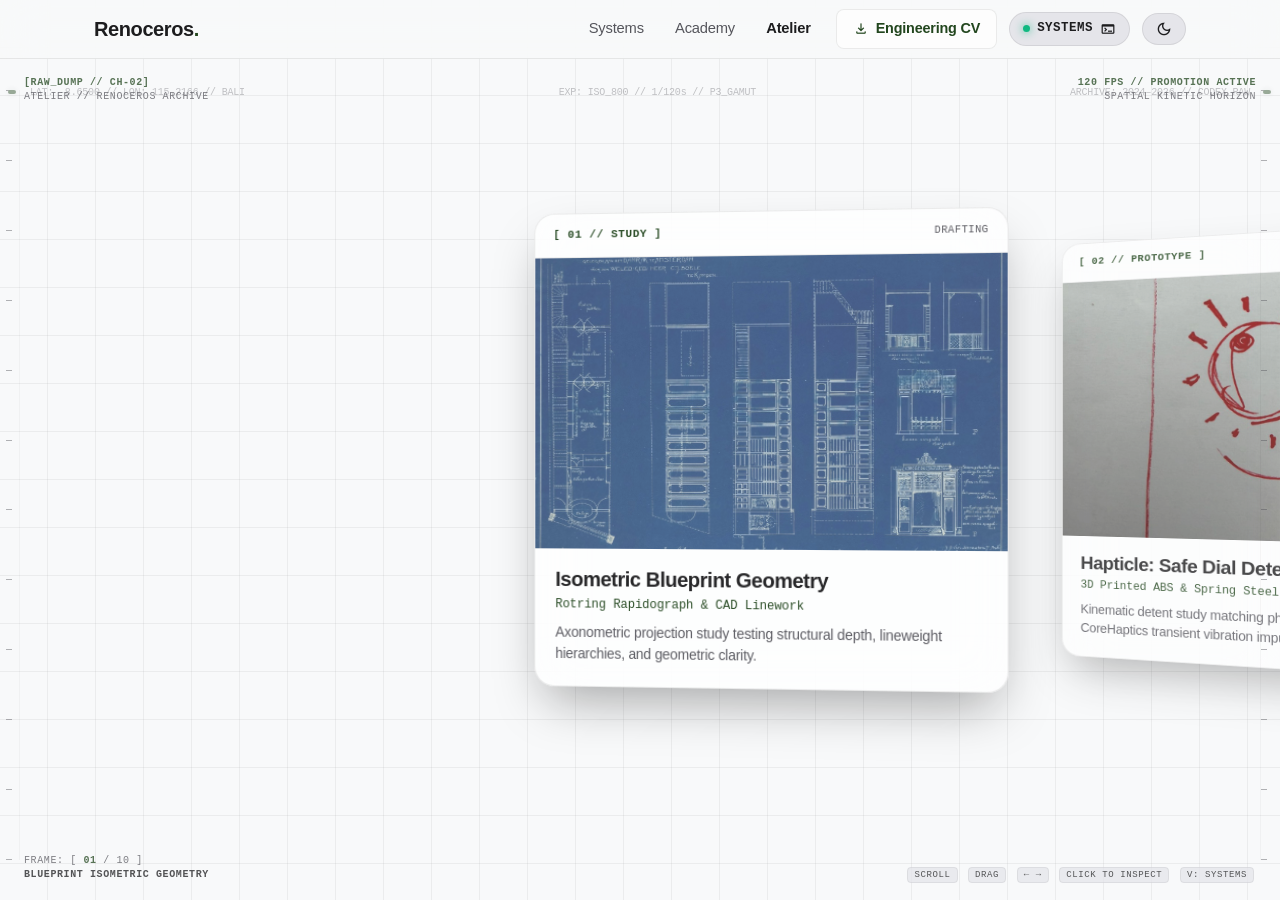
==== art.html @ 3ffe8329 "feat(atelier): implement datamosh view transition and 120fps spatial art portfolio" ====
<!DOCTYPE html>
<html lang="en" data-theme="dark" class="art-html">
<head>
  <meta charset="UTF-8" />
  <title>Moreno Kristovan | Atelier &amp; Design Repository</title>
  <meta name="viewport" content="width=device-width, initial-scale=1, maximum-scale=1, user-scalable=no" />
  <meta name="description" content="Atelier and visual design archive of Moreno Kristovan (Renoceros) — Technical blueprints, physical prototypes, tactile detent studies, and modernist vector explorations." />
  <meta name="author" content="Moreno Kristovan" />

  <!-- Open Graph -->
  <meta property="og:type" content="website" />
  <meta property="og:url" content="https://renoceros.github.io/art.html" />
  <meta property="og:title" content="Moreno Kristovan | Atelier &amp; Visual Design Archive" />
  <meta property="og:description" content="Technical blueprints, tactile prototypes, 3D mechanical studies, and expressive digital artwork." />

  <!-- Favicon -->
  <link rel="icon" type="image/svg+xml" href="icon.svg">
  <link rel="apple-touch-icon" href="icon.svg">

  <!-- Google Material Symbols Outlined -->
  <link rel="stylesheet" href="https://fonts.googleapis.com/css2?family=Material+Symbols+Outlined:opsz,wght,FILL,GRAD@20..48,100..700,0..1,-50..200" />

  <!-- Bootstrap 5 CSS & Shared Stylesheets -->
  <link href="https://cdn.jsdelivr.net/npm/bootstrap@5.3.3/dist/css/bootstrap.min.css" rel="stylesheet" crossorigin="anonymous">
  <link rel="stylesheet" href="style.css">
  <link rel="stylesheet" href="art.css">
</head>
<body class="art-mode">

  <!-- Background Blueprint Precision Grid -->
  <div class="atelier-grid-bg"></div>
  <div class="atelier-coords">
    <span>LAT: -8.6500 // LON: 115.2166 // BALI</span>
    <span>EXP: ISO_800 // 1/120s // P3_GAMUT</span>
    <span>ARCHIVE: 2024–2026 // CODEX_RAW</span>
  </div>

  <!-- Top Navigation (Fixed, Immune Anchor) -->
  <nav class="navbar navbar-expand-lg fixed-top">
    <div class="container px-4">
      <a class="navbar-brand fw-bold" href="index.html">Renoceros<span>.</span></a>

      <button class="navbar-toggler border-0 shadow-none text-muted" type="button" data-bs-toggle="collapse" data-bs-target="#navContent" aria-controls="navContent" aria-expanded="false" aria-label="Toggle navigation">
        <span class="navbar-toggler-icon"></span>
      </button>

      <div class="collapse navbar-collapse justify-content-end" id="navContent">
        <ul class="navbar-nav align-items-lg-center gap-1 my-3 my-lg-0">
          <li class="nav-item">
            <a class="nav-link" href="index.html#projects">Systems</a>
          </li>
          <li class="nav-item">
            <a class="nav-link" href="index.html#academy">Academy</a>
          </li>
          <li class="nav-item">
            <a class="nav-link active" href="art.html" style="color: var(--text-color) !important; font-weight: 600;">Atelier</a>
          </li>
          <li class="nav-item ms-lg-2">
            <a class="action-link" href="assets/Moreno_Kristovan_CV.pdf" download="Moreno_Kristovan_CV.pdf" target="_blank" rel="noopener">
              <span class="material-symbols-outlined" style="font-size: 16px;">download</span>
              <span>Engineering CV</span>
            </a>
          </li>
          <!-- Immune Switch Button -->
          <li class="nav-item portal-item ms-lg-2 mt-2 mt-lg-0">
            <a id="modeToggle" class="mode-portal-pill active" href="index.html" role="button" aria-label="Return to Systems Engineering CV" title="Return to Systems (or press 'V')">
              <span class="portal-indicator"></span>
              <span class="portal-label font-mono">Systems</span>
              <span class="material-symbols-outlined portal-icon">terminal</span>
            </a>
          </li>
          <li class="nav-item ms-lg-2 mt-2 mt-lg-0">
            <div id="themeToggle" class="theme-btn" role="button" aria-label="Toggle dark/light theme" title="Toggle Theme (or press 'T')">
              <span class="material-symbols-outlined icon">light_mode</span>
            </div>
          </li>
        </ul>
      </div>
    </div>
  </nav>

  <!-- Sticky Codec Residue (HUD Corners) -->
  <div class="codec-hud codec-hud-tl">
    <div><span class="hud-accent">[RAW_DUMP // CH-02]</span></div>
    <div>ATELIER // RENOCEROS ARCHIVE</div>
  </div>

  <div class="codec-hud codec-hud-tr">
    <div><span class="hud-accent">120 FPS // PROMOTION ACTIVE</span></div>
    <div>SPATIAL KINETIC HORIZON</div>
  </div>

  <div class="codec-hud codec-hud-bl">
    <div>FRAME: [ <span id="currentFrame" class="hud-accent">01</span> / 10 ]</div>
    <div id="currentTitle" style="color: var(--text-color); font-weight: 600;">BLUEPRINT ISOMETRIC GEOMETRY</div>
  </div>

  <div class="codec-hud codec-hud-br">
    <div><span class="kbd-hint">SCROLL</span> <span class="kbd-hint">DRAG</span> <span class="kbd-hint">← →</span> <span class="kbd-hint">CLICK TO INSPECT</span> <span class="kbd-hint">V: SYSTEMS</span></div>
  </div>

  <!-- Margin Tape Tracking Ticks (VHS / Video Tape Codec Aesthetics) -->
  <div class="margin-tape-track margin-tape-left">
    <div class="tape-pip" id="leftTapePip"></div>
    <div class="tape-tick"></div><div class="tape-tick"></div><div class="tape-tick"></div>
    <div class="tape-tick"></div><div class="tape-tick"></div><div class="tape-tick"></div>
    <div class="tape-tick"></div><div class="tape-tick"></div><div class="tape-tick"></div>
    <div class="tape-tick"></div><div class="tape-tick"></div><div class="tape-tick"></div>
  </div>
  <div class="margin-tape-track margin-tape-right">
    <div class="tape-pip" id="rightTapePip"></div>
    <div class="tape-tick"></div><div class="tape-tick"></div><div class="tape-tick"></div>
    <div class="tape-tick"></div><div class="tape-tick"></div><div class="tape-tick"></div>
    <div class="tape-tick"></div><div class="tape-tick"></div><div class="tape-tick"></div>
    <div class="tape-tick"></div><div class="tape-tick"></div><div class="tape-tick"></div>
  </div>

  <!-- 2.5D Spatial Filmstrip Viewport -->
  <main class="spatial-viewport" id="spatialViewport" aria-label="Horizontal spatial gallery">
    <div class="filmstrip-track" id="filmstripTrack">

      <!-- CARD 01 -->
      <article class="art-card" 
               data-idx="01"
               data-tag="ARCHITECTURAL DRAFTING"
               data-title="Isometric Blueprint Geometry"
               data-medium="Rotring Rapidograph &amp; CAD Linework"
               data-desc="Rigorous architectural isometric drafting study exploring geometric intersections, perspective grids, and spatial axonometry."
               data-full="assets/art/01_blueprint_isometric_geometry.jpg">
        <header class="art-card-header">
          <span class="card-idx">[ 01 // STUDY ]</span>
          <span class="card-tag">DRAFTING</span>
        </header>
        <div class="art-card-media">
          <img src="assets/art/web/blueprint_isometric.jpg" alt="Isometric Blueprint Geometry" loading="eager" decoding="async" />
          <div class="card-inspect-hint">
            <span class="material-symbols-outlined" style="font-size: 14px;">open_in_full</span>
            <span>INSPECT</span>
          </div>
        </div>
        <div class="art-card-body">
          <h2 class="art-card-title">Isometric Blueprint Geometry</h2>
          <div class="art-card-medium">Rotring Rapidograph &amp; CAD Linework</div>
          <p class="art-card-desc">Axonometric projection study testing structural depth, lineweight hierarchies, and geometric clarity.</p>
        </div>
      </article>

      <!-- CARD 02 -->
      <article class="art-card" 
               data-idx="02"
               data-tag="TACTILE INDUSTRIAL"
               data-title="Hapticle: Mechanical Safe Dial"
               data-medium="3D Printed ABS, Spring Steel &amp; CoreHaptics"
               data-desc="Physical detent mechanism study investigating tactile tooth pitch, rotational torque curves, and audio-tactile calibration."
               data-full="assets/art/hapticle-dial-study.jpeg">
        <header class="art-card-header">
          <span class="card-idx">[ 02 // PROTOTYPE ]</span>
          <span class="card-tag">HARDWARE</span>
        </header>
        <div class="art-card-media">
          <img src="assets/art/web/hapticle_dial.jpg" alt="Hapticle Safe Dial Mechanical Study" loading="lazy" decoding="async" />
          <div class="card-inspect-hint">
            <span class="material-symbols-outlined" style="font-size: 14px;">open_in_full</span>
            <span>INSPECT</span>
          </div>
        </div>
        <div class="art-card-body">
          <h2 class="art-card-title">Hapticle: Safe Dial Detents</h2>
          <div class="art-card-medium">3D Printed ABS &amp; Spring Steel</div>
          <p class="art-card-desc">Kinematic detent study matching physical spring resistance to Apple CoreHaptics transient vibration impulses.</p>
        </div>
      </article>

      <!-- CARD 03 -->
      <article class="art-card" 
               data-idx="03"
               data-tag="DIGITAL ILLUSTRATION"
               data-title="3-Way Deadlock: Cinematic Study"
               data-medium="Procreate · 4K Digital Canvas"
               data-desc="Narrative composition capturing standoff tension, dramatic chiaroscuro lighting, and cinematic atmospheric depth."
               data-full="assets/artwork/3waydeadlock.png">
        <header class="art-card-header">
          <span class="card-idx">[ 03 // NARRATIVE ]</span>
          <span class="card-tag">ILLUSTRATION</span>
        </header>
        <div class="art-card-media">
          <img src="assets/art/web/3waydeadlock.jpg" alt="3-Way Deadlock Cinematic Study" loading="lazy" decoding="async" />
          <div class="card-inspect-hint">
            <span class="material-symbols-outlined" style="font-size: 14px;">open_in_full</span>
            <span>INSPECT</span>
          </div>
        </div>
        <div class="art-card-body">
          <h2 class="art-card-title">3-Way Deadlock</h2>
          <div class="art-card-medium">Procreate · 4K Digital Canvas</div>
          <p class="art-card-desc">Atmospheric tension study exploring multi-character silhouette staging, cast shadows, and spatial narrative.</p>
        </div>
      </article>

      <!-- CARD 04 -->
      <article class="art-card" 
               data-idx="04"
               data-tag="FORM EXPLORATION"
               data-title="Modernist Geometric Curves"
               data-medium="Affinity Designer · Vector Bézier Topology"
               data-desc="Vector study on proportional harmony, continuous curvature, and minimalist silhouette construction."
               data-full="assets/art/10_modernist_geometric_curves.jpg">
        <header class="art-card-header">
          <span class="card-idx">[ 04 // TOPOLOGY ]</span>
          <span class="card-tag">VECTOR</span>
        </header>
        <div class="art-card-media">
          <img src="assets/art/web/geometric_curves.jpg" alt="Modernist Geometric Curves" loading="lazy" decoding="async" />
          <div class="card-inspect-hint">
            <span class="material-symbols-outlined" style="font-size: 14px;">open_in_full</span>
            <span>INSPECT</span>
          </div>
        </div>
        <div class="art-card-body">
          <h2 class="art-card-title">Modernist Geometric Curves</h2>
          <div class="art-card-medium">Affinity Designer · Vector Bézier Topology</div>
          <p class="art-card-desc">Golden ratio arc intersections and curvature continuity ($G^2$ curvature) applied to industrial form factors.</p>
        </div>
      </article>

      <!-- CARD 05 -->
      <article class="art-card" 
               data-idx="05"
               data-tag="INTERACTION DESIGN"
               data-title="Stylus Kinematic Dynamics"
               data-medium="Apple Pencil &amp; Metal Shaders"
               data-desc="Spatial UI study on stylus contact states, dynamic contact shadow displacement, and pen telemetry in digital drawing engines."
               data-full="assets/art/Pen_Down.png">
        <header class="art-card-header">
          <span class="card-idx">[ 05 // TELEMETRY ]</span>
          <span class="card-tag">INTERACTION</span>
        </header>
        <div class="art-card-media">
          <img src="assets/art/web/pen_down.jpg" alt="Stylus Kinematic Dynamics" loading="lazy" decoding="async" />
          <div class="card-inspect-hint">
            <span class="material-symbols-outlined" style="font-size: 14px;">open_in_full</span>
            <span>INSPECT</span>
          </div>
        </div>
        <div class="art-card-body">
          <h2 class="art-card-title">Stylus Kinematic Dynamics</h2>
          <div class="art-card-medium">Apple Pencil &amp; Metal Shaders</div>
          <p class="art-card-desc">Simulating altitude angle, azimuth, and pressure contact dynamics for real-time natural media stroke engines.</p>
        </div>
      </article>

      <!-- CARD 06 -->
      <article class="art-card" 
               data-idx="06"
               data-tag="CONCEPT ART"
               data-title="Mad Max: Wasteland Industrial"
               data-medium="Procreate · P3 Wide Color Gamut"
               data-desc="Heavy atmospheric industrial landscape study, exploring rust patinas, harsh desert sunlight, and kinetic vehicle silhouettes."
               data-full="assets/artwork/MadMax.png">
        <header class="art-card-header">
          <span class="card-idx">[ 06 // ENVIRONMENT ]</span>
          <span class="card-tag">CONCEPT</span>
        </header>
        <div class="art-card-media">
          <img src="assets/art/web/MadMax.jpg" alt="Mad Max Wasteland Industrial Study" loading="lazy" decoding="async" />
          <div class="card-inspect-hint">
            <span class="material-symbols-outlined" style="font-size: 14px;">open_in_full</span>
            <span>INSPECT</span>
          </div>
        </div>
        <div class="art-card-body">
          <h2 class="art-card-title">Mad Max: Wasteland Industrial</h2>
          <div class="art-card-medium">Procreate · P3 Wide Color Gamut</div>
          <p class="art-card-desc">Brutalist machinery concept dissecting weathered industrial iron, sun-bleached pigments, and dust dispersion.</p>
        </div>
      </article>

      <!-- CARD 07 -->
      <article class="art-card" 
               data-idx="07"
               data-tag="PHYSICAL CRAFT"
               data-title="Signet Ring Hallmark &amp; Wax Seal"
               data-medium="Lost-Wax Metal Casting &amp; Intaglio Engraving"
               data-desc="Tactile study of negative space engraving, metallurgic stamping tolerances, and physical wax seal imprint relief."
               data-full="assets/art/07_bespoke_signet_ring_hallmark.jpg">
        <header class="art-card-header">
          <span class="card-idx">[ 07 // PHYSICAL ]</span>
          <span class="card-tag">INTAGLIO</span>
        </header>
        <div class="art-card-media">
          <img src="assets/art/web/signet_ring.jpg" alt="Signet Ring Hallmark and Wax Seal" loading="lazy" decoding="async" />
          <div class="card-inspect-hint">
            <span class="material-symbols-outlined" style="font-size: 14px;">open_in_full</span>
            <span>INSPECT</span>
          </div>
        </div>
        <div class="art-card-body">
          <h2 class="art-card-title">Signet Ring &amp; Wax Seal</h2>
          <div class="art-card-medium">Lost-Wax Casting &amp; Intaglio</div>
          <p class="art-card-desc">Dimensional micro-relief drafting translating mathematical emblems into physical metal casting molds.</p>
        </div>
      </article>

      <!-- CARD 08 -->
      <article class="art-card" 
               data-idx="08"
               data-tag="MATHEMATICAL BLUEPRINT"
               data-title="Circular Hallmark &amp; Compass Geometry"
               data-medium="Precision Compass &amp; Vector Reconstruction"
               data-desc="Concentric arc dissection, tangent circular arcs, and precision technical drafting hallmarks."
               data-full="assets/art/02_blueprint_circular_hallmark.jpg">
        <header class="art-card-header">
          <span class="card-idx">[ 08 // GEOMETRY ]</span>
          <span class="card-tag">HALLMARK</span>
        </header>
        <div class="art-card-media">
          <img src="assets/art/web/blueprint_hallmark.jpg" alt="Circular Hallmark and Compass Geometry" loading="lazy" decoding="async" />
          <div class="card-inspect-hint">
            <span class="material-symbols-outlined" style="font-size: 14px;">open_in_full</span>
            <span>INSPECT</span>
          </div>
        </div>
        <div class="art-card-body">
          <h2 class="art-card-title">Circular Hallmark Geometry</h2>
          <div class="art-card-medium">Precision Compass &amp; Vector Curves</div>
          <p class="art-card-desc">Concentric circular subdivision establishing structural proportions and geometric stability.</p>
        </div>
      </article>

      <!-- CARD 09 -->
      <article class="art-card" 
               data-idx="09"
               data-tag="HERALDIC MODERNISM"
               data-title="Dutch Lion: Modernist Emblem"
               data-medium="Vector Illustration &amp; Fine Line Engraving"
               data-desc="Reinterpreting historical heraldry through brutalist geometric symmetry and sharp vector cuts."
               data-full="assets/artwork/Dutch_Lion.png">
        <header class="art-card-header">
          <span class="card-idx">[ 09 // EMBLEM ]</span>
          <span class="card-tag">HERALDRY</span>
        </header>
        <div class="art-card-media">
          <img src="assets/art/web/Dutch_Lion.jpg" alt="Dutch Lion Modernist Emblem" loading="lazy" decoding="async" />
          <div class="card-inspect-hint">
            <span class="material-symbols-outlined" style="font-size: 14px;">open_in_full</span>
            <span>INSPECT</span>
          </div>
        </div>
        <div class="art-card-body">
          <h2 class="art-card-title">Dutch Lion: Modernist Emblem</h2>
          <div class="art-card-medium">Vector Illustration &amp; Line Engraving</div>
          <p class="art-card-desc">Sharp polygonal silhouette decomposition applied to classical national heraldry.</p>
        </div>
      </article>

      <!-- CARD 10 -->
      <article class="art-card" 
               data-idx="10"
               data-tag="DIGITAL PAINTING"
               data-title="Atelier Study No. 08: Atmosphere"
               data-medium="Digital Impasto &amp; Textured Brushes"
               data-desc="Expressive color exploration testing volumetric lighting gradients, organic textures, and atmospheric depth."
               data-full="assets/artwork/Untitled_Artwork 8.png">
        <header class="art-card-header">
          <span class="card-idx">[ 10 // EXPRESSIVE ]</span>
          <span class="card-tag">ATMOSPHERE</span>
        </header>
        <div class="art-card-media">
          <img src="assets/art/web/artwork_study_08.jpg" alt="Atelier Study No. 08 Atmosphere" loading="lazy" decoding="async" />
          <div class="card-inspect-hint">
            <span class="material-symbols-outlined" style="font-size: 14px;">open_in_full</span>
            <span>INSPECT</span>
          </div>
        </div>
        <div class="art-card-body">
          <h2 class="art-card-title">Atelier Study: Atmosphere</h2>
          <div class="art-card-medium">Digital Impasto &amp; Textured Brushes</div>
          <p class="art-card-desc">Color temperature gradients, textured brush drag, and painterly light dispersion across a wide canvas.</p>
        </div>
      </article>

    </div>
  </main>

  <!-- Darkroom Lightbox Modal -->
  <div class="darkroom-modal" id="darkroomModal" role="dialog" aria-modal="true" aria-label="Artwork Inspector">
    <div class="darkroom-close-btn" id="modalClose" aria-label="Close Inspector">
      <span class="material-symbols-outlined">close</span>
    </div>
    <div class="darkroom-nav-btn darkroom-prev" id="modalPrev" aria-label="Previous Artwork">
      <span class="material-symbols-outlined">arrow_back</span>
    </div>
    <div class="darkroom-nav-btn darkroom-next" id="modalNext" aria-label="Next Artwork">
      <span class="material-symbols-outlined">arrow_forward</span>
    </div>

    <div class="darkroom-container">
      <div class="darkroom-preview">
        <img id="modalImage" src="" alt="Artwork Preview" />
      </div>
      <div class="darkroom-sidebar">
        <div>
          <div class="d-flex justify-content-between align-items-center mb-2">
            <span class="font-mono small" id="modalIdx" style="color: var(--accent-light);">[ 01 // EXHIBITION ]</span>
            <span class="badge" id="modalTag" style="background: var(--badge-bg); color: var(--text-color); font-weight: 500; font-family: monospace;">STUDY</span>
          </div>
          <h3 id="modalTitle" class="tracking-tight" style="font-size: 1.6rem; font-weight: 700; margin-bottom: 6px;">Title</h3>
          <div id="modalMedium" class="font-mono small mb-4" style="color: var(--accent-light);">Medium</div>
          <p id="modalDesc" style="color: var(--text-muted); font-size: 0.95rem; line-height: 1.6;">Description</p>
        </div>
        <div class="pt-4 border-top" style="border-color: var(--card-border) !important;">
          <div class="d-flex justify-content-between align-items-center font-mono small text-muted">
            <span>ARCHIVE // ATELIER</span>
            <span>MORENO KRISTOVAN</span>
          </div>
        </div>
      </div>
    </div>
  </div>

  <!-- Bootstrap 5 Bundle JS -->
  <script src="https://cdn.jsdelivr.net/npm/bootstrap@5.3.3/dist/js/bootstrap.bundle.min.js" crossorigin="anonymous"></script>
  <!-- Atelier Kinetic Horizon Engine -->
  <script src="art.js"></script>
  <!-- Datamosh Transition Engine -->
  <script src="datamosh.js"></script>
</body>
</html>
---- style.css ----
/* ==========================================================================
   RENOCEROS PORTFOLIO — style.css
   Author: Moreno Kristovan (Renoceros)
   Philosophy: "Crafting systems, tools, and tactile experiences."
   Architecture: Apple HIG Minimalist Native Glass & 2-Layer Noise Engine
   ========================================================================== */

:root {
  /* THEME: Light Mode */
  --bg-color: #f8f9fa;
  --text-color: #1d1d1f;
  --text-muted: #55555c; /* WCAG 2.1 AA Compliant: High Contrast */
  --nav-bg: rgba(248, 249, 250, 0.85);
  --accent-color: #22461E; /* Tactical Rhino Green */
  --accent-light: #22461E; /* WCAG 2.1 AAA Compliant on Light: 8.8:1 contrast */
  --accent-glow: rgba(34, 70, 30, 0.22);
  --badge-bg: #e5e5ea;
  --badge-text: #1d1d1f;
  --card-bg: rgba(255, 255, 255, 0.75);
  --card-border: rgba(0, 0, 0, 0.08);
  --terminal-bg: #1c1d22;
  --terminal-text: #f0f0f5;
  --img-opacity: 0.95;

  /* Bootstrap Variable Sync */
  --bs-body-bg: var(--bg-color);
  --bs-body-color: var(--text-color);

  /* Glass Tokens */
  --glass-bg: rgba(255, 255, 255, 0.55);
  --glass-border: rgba(255, 255, 255, 0.8);
}

[data-theme="dark"] {
  /* THEME: Dark Mode */
  --bg-color: #0c0d10;
  --text-color: #f5f5f7;
  --text-muted: #a1a1a6; /* WCAG 2.1 AA Compliant: 6.2:1 High Contrast */
  --nav-bg: rgba(12, 13, 16, 0.85);
  --accent-color: #22461E; /* Tactical Rhino Green */
  --accent-light: #4ea844; /* Calibrated Harmonic Luminous Tint of #22461E for Dark Mode */
  --accent-glow: rgba(34, 70, 30, 0.45);
  --badge-bg: #1c1e24;
  --badge-text: #e6edf3;
  --card-bg: rgba(20, 23, 30, 0.75);
  --card-border: rgba(255, 255, 255, 0.09);
  --terminal-bg: #0a0b0e;
  --terminal-text: #e6edf3;
  --img-opacity: 0.92;

  /* Bootstrap Variable Sync */
  --bs-body-bg: var(--bg-color);
  --bs-body-color: var(--text-color);

  /* Glass Tokens */
  --glass-bg: rgba(22, 25, 34, 0.6);
  --glass-border: rgba(255, 255, 255, 0.12);
}

/* Base Document Setup */
*, *::before, *::after {
  box-sizing: border-box;
}

html {
  scroll-behavior: smooth;
  -webkit-font-smoothing: antialiased;
  -moz-osx-font-smoothing: grayscale;
  background-color: var(--bg-color);
  color: var(--text-color);
  overflow-x: hidden;
}

body {
  margin: 0;
  padding: 0;
  font-family: -apple-system, BlinkMacSystemFont, "SF Pro Display", "SF Pro Text", "Segoe UI", Roboto, Helvetica, Arial, sans-serif;
  background-color: var(--bg-color) !important;
  color: var(--text-color) !important;
  line-height: 1.6;
  letter-spacing: -0.012em;
  transition: background-color 0.5s cubic-bezier(0.25, 1, 0.5, 1),
              color 0.5s cubic-bezier(0.25, 1, 0.5, 1);
  position: relative;
  overflow-x: hidden;
}

/* Typography Helpers */
.font-mono {
  font-family: "SF Mono", "JetBrains Mono", Menlo, Monaco, Consolas, "Liberation Mono", monospace;
}

.tracking-tight {
  letter-spacing: -0.035em;
}

.text-muted {
  color: var(--text-muted) !important;
}

/* Material Symbols Integration */
.material-symbols-outlined {
  font-family: 'Material Symbols Outlined';
  font-weight: normal;
  font-style: normal;
  font-size: 20px;
  line-height: 1;
  letter-spacing: normal;
  text-transform: none;
  display: inline-block;
  white-space: nowrap;
  word-wrap: normal;
  direction: ltr;
  -webkit-font-feature-settings: 'liga';
  -webkit-font-smoothing: antialiased;
  vertical-align: middle;
}

/* Top Navigation Bar */
.navbar {
  background-color: var(--nav-bg);
  backdrop-filter: blur(20px);
  -webkit-backdrop-filter: blur(20px);
  border-bottom: 1px solid var(--card-border);
  transition: background-color 0.5s cubic-bezier(0.25, 1, 0.5, 1),
              border-color 0.5s ease;
  z-index: 1030;
  position: relative;
}

.navbar-brand {
  font-weight: 700;
  font-size: 1.25rem;
  letter-spacing: -0.02em;
  color: var(--text-color) !important;
}

.navbar-brand span {
  color: var(--accent-light);
}

.nav-link {
  color: var(--text-muted) !important;
  font-weight: 500;
  font-size: 0.92rem;
  transition: color 0.2s ease;
  padding: 0.5rem 0.85rem !important;
}

.nav-link:hover {
  color: var(--text-color) !important;
}

/* Theme Toggle Button (Google Material Symbols) */
.theme-btn {
  cursor: pointer;
  padding: 6px 12px;
  border-radius: 999px;
  background-color: var(--badge-bg);
  color: var(--text-color);
  border: 1px solid var(--card-border);
  transition: transform 0.2s ease, background-color 0.3s ease;
  user-select: none;
  display: inline-flex;
  align-items: center;
  justify-content: center;
}

.theme-btn:hover {
  transform: scale(1.06);
}

.theme-btn .icon {
  font-size: 18px;
  color: var(--text-color);
}

/* Hero Section */
.hero-section {
  min-height: 85vh;
  padding-top: 130px;
  padding-bottom: 70px;
  position: relative;
}

/* Strict Logo Floater Constraints */
.logo-floater {
  display: inline-block;
  width: 130px;
  max-width: 130px;
  height: auto;
  margin: 0 auto;
  animation: floatLogo 6s ease-in-out infinite;
}

.hero-logo {
  width: 130px !important;
  max-width: 130px !important;
  height: auto !important;
  aspect-ratio: 331.427 / 777.693;
  display: block !important;
  margin: 0 auto !important;
  transition: transform 0.12s ease-out;
  cursor: pointer;
  user-select: none;
}

@keyframes floatLogo {
  0% { transform: translateY(0px); }
  50% { transform: translateY(-12px); }
  100% { transform: translateY(0px); }
}

.moniker-badge {
  display: inline-flex;
  align-items: center;
  gap: 0.4rem;
  padding: 0.35rem 0.9rem;
  border-radius: 999px;
  background-color: var(--card-bg);
  border: 1px solid var(--card-border);
  font-size: 0.82rem;
  font-weight: 600;
  color: var(--accent-light);
  margin-bottom: 1.25rem;
  backdrop-filter: blur(10px);
  -webkit-backdrop-filter: blur(10px);
}

.hero-title {
  font-size: clamp(2.8rem, 6vw, 4.8rem);
  font-weight: 800;
  line-height: 1.08;
  margin-bottom: 0.5rem;
}

.hero-subtitle {
  font-size: clamp(1.4rem, 3vw, 2.2rem);
  font-weight: 400;
  color: var(--text-muted);
  margin-bottom: 1.75rem;
}

.hero-description {
  max-width: 50%;
  margin: 0 auto 2.25rem auto;
  font-size: 1.1rem;
  color: var(--text-muted);
  line-height: 1.65;
}

/* Buttons */
.btn-primary-custom {
  background-color: var(--accent-color);
  color: #ffffff !important;
  border: none;
  font-weight: 600;
  font-size: 0.95rem;
  padding: 0.75rem 1.75rem;
  border-radius: 999px;
  transition: all 0.25s ease;
  display: inline-flex;
  align-items: center;
  gap: 0.5rem;
  text-decoration: none;
}

.btn-primary-custom:hover {
  background-color: var(--accent-light);
  color: #ffffff !important;
  transform: translateY(-2px);
  box-shadow: 0 8px 24px var(--accent-glow);
}

.btn-secondary-custom {
  background-color: var(--card-bg);
  color: var(--text-color) !important;
  border: 1px solid var(--card-border);
  font-weight: 600;
  font-size: 0.95rem;
  padding: 0.75rem 1.75rem;
  border-radius: 999px;
  transition: all 0.25s ease;
  display: inline-flex;
  align-items: center;
  gap: 0.5rem;
  text-decoration: none;
  backdrop-filter: blur(10px);
  -webkit-backdrop-filter: blur(10px);
}

.btn-secondary-custom:hover {
  background-color: var(--badge-bg);
  transform: translateY(-2px);
}

/* Glass Section Container */
.glass-node {
  background: var(--glass-bg);
  border: 1px solid var(--glass-border);
  border-radius: 28px;
  backdrop-filter: blur(24px);
  -webkit-backdrop-filter: blur(24px);
  box-shadow: 0 20px 50px rgba(0, 0, 0, 0.08);
  transition: background-color 0.5s ease, border-color 0.5s ease;
}

/* Section Header Primitives */
.section-header {
  margin-bottom: 3.5rem;
}

.section-label {
  display: inline-flex;
  align-items: center;
  gap: 0.4rem;
  font-size: 0.8rem;
  font-weight: 700;
  letter-spacing: 0.08em;
  text-transform: uppercase;
  color: var(--accent-light);
  margin-bottom: 0.5rem;
}

.section-label .material-symbols-outlined {
  font-size: 16px;
}

.section-heading {
  font-size: clamp(2rem, 4vw, 2.8rem);
  font-weight: 700;
  letter-spacing: -0.025em;
  color: var(--text-color);
}

.section-divider {
  width: 50px;
  height: 3px;
  background-color: var(--accent-color);
  border-radius: 2px;
  margin: 1rem auto 0 auto;
}

/* Project Rows */
.project-row {
  margin-bottom: 85px;
  position: relative;
}

.project-row:last-child {
  margin-bottom: 0;
}

.project-title {
  font-size: 1.85rem;
  font-weight: 700;
  letter-spacing: -0.02em;
  margin-bottom: 0.75rem;
  color: var(--text-color);
}

.project-desc {
  font-size: 1.05rem;
  color: var(--text-muted);
  line-height: 1.65;
  margin-bottom: 1.5rem;
}

.badge-container {
  display: flex;
  flex-wrap: wrap;
  gap: 6px;
  margin-bottom: 1rem;
}

.tech-badge {
  display: inline-block;
  padding: 0.3rem 0.75rem;
  font-size: 0.78rem;
  font-weight: 600;
  border-radius: 6px;
  background-color: var(--badge-bg);
  color: var(--badge-text);
  border: 1px solid var(--card-border);
}

/* Image Wrapper with YOLO Corner Brackets & Embedded Project Carousel */
.img-wrapper {
  overflow: hidden;
  border-radius: 16px;
  position: relative;
  box-shadow: 0 20px 48px rgba(0, 0, 0, 0.16);
  border: 1px solid var(--card-border);
  background-color: #0d1117;
  aspect-ratio: 16 / 10;
}

.img-wrapper .carousel,
.img-wrapper .carousel-inner,
.img-wrapper .carousel-item {
  width: 100%;
  height: 100%;
}

.img-wrapper img {
  width: 100%;
  height: 100%;
  object-fit: cover;
  display: block;
  opacity: var(--img-opacity);
  filter: grayscale(0.15);
  transition: transform 0.4s cubic-bezier(0.25, 1, 0.5, 1),
              filter 0.4s ease,
              opacity 0.4s ease;
}

.img-wrapper:hover img {
  transform: scale(1.025);
  filter: grayscale(0);
  opacity: 1;
}

/* YOLO Target Bounding Box Corners */
.img-wrapper::before,
.img-wrapper::after {
  content: '';
  position: absolute;
  width: 24px;
  height: 24px;
  border: 2px solid var(--accent-light);
  transition: all 0.4s cubic-bezier(0.25, 1, 0.5, 1);
  opacity: 0;
  z-index: 15;
  pointer-events: none;
}

.img-wrapper::before {
  top: 14px;
  left: 14px;
  border-right: 0;
  border-bottom: 0;
}

.img-wrapper::after {
  bottom: 14px;
  right: 14px;
  border-left: 0;
  border-top: 0;
}

.img-wrapper:hover::before,
.img-wrapper:hover::after {
  opacity: 1;
  width: calc(100% - 28px);
  height: calc(100% - 28px);
}

/* YOLO Computer Vision Monospace Tag */
.cv-tag {
  position: absolute;
  top: 14px;
  left: 14px;
  background-color: var(--accent-color);
  color: #ffffff;
  font-family: "SF Mono", Menlo, Monaco, monospace;
  font-size: 0.72rem;
  font-weight: 700;
  letter-spacing: 0.08em;
  padding: 4px 10px;
  border-radius: 4px;
  opacity: 0;
  transform: translateY(-8px);
  transition: all 0.35s cubic-bezier(0.25, 1, 0.5, 1);
  z-index: 16;
  pointer-events: none;
}

.img-wrapper:hover .cv-tag {
  opacity: 1;
  transform: translateY(0);
}

/* Slide Caption Overlay Tag inside Project Carousel */
.slide-caption-tag {
  position: absolute;
  bottom: 12px;
  left: 14px;
  font-family: "SF Mono", monospace;
  font-size: 0.7rem;
  font-weight: 600;
  background-color: rgba(10, 12, 16, 0.8);
  backdrop-filter: blur(8px);
  -webkit-backdrop-filter: blur(8px);
  color: #f5f5f7;
  padding: 3px 8px;
  border-radius: 4px;
  border: 1px solid rgba(255, 255, 255, 0.12);
  z-index: 14;
  pointer-events: none;
}

/* Mini Carousel Navigation Controls */
.mini-carousel-nav {
  position: absolute;
  top: 50%;
  transform: translateY(-50%);
  width: 32px;
  height: 32px;
  border-radius: 50%;
  background-color: rgba(12, 13, 16, 0.65);
  border: 1px solid rgba(255, 255, 255, 0.18);
  color: #f5f5f7;
  display: inline-flex;
  align-items: center;
  justify-content: center;
  opacity: 0;
  transition: opacity 0.25s ease, background-color 0.2s ease, transform 0.2s ease;
  z-index: 15;
  cursor: pointer;
  padding: 0;
}

.img-wrapper:hover .mini-carousel-nav {
  opacity: 1;
}

.mini-carousel-nav:hover {
  background-color: rgba(12, 13, 16, 0.95);
  color: var(--accent-light);
  transform: translateY(-50%) scale(1.08);
}

.mini-prev { left: 10px; }
.mini-next { right: 10px; }

/* Subtle Indicators at bottom-right of project card */
.project-carousel-indicators {
  position: absolute;
  bottom: 12px;
  right: 14px;
  left: auto;
  margin: 0;
  display: flex;
  gap: 4px;
  z-index: 14;
}

.project-carousel-indicators [data-bs-target] {
  width: 6px;
  height: 6px;
  border-radius: 50%;
  background-color: rgba(255, 255, 255, 0.45);
  border: none;
  opacity: 0.6;
  transition: all 0.25s ease;
  padding: 0;
}

.project-carousel-indicators .active {
  width: 16px;
  border-radius: 8px;
  background-color: var(--accent-light);
  opacity: 1;
}

/* Action Links */
.project-links {
  display: flex;
  gap: 0.75rem;
  flex-wrap: wrap;
  margin-top: 1.25rem;
}

.action-link {
  font-size: 0.9rem;
  font-weight: 600;
  color: var(--accent-light);
  text-decoration: none;
  display: inline-flex;
  align-items: center;
  gap: 0.4rem;
  padding: 0.45rem 1rem;
  border-radius: 8px;
  background-color: var(--card-bg);
  border: 1px solid var(--card-border);
  transition: all 0.2s ease;
}

.action-link:hover {
  background-color: var(--badge-bg);
  color: var(--accent-light);
  transform: translateY(-1px);
}



/* --- APPLE DEVELOPER ACADEMY SECTION --- */
.academy-stat-box {
  background-color: var(--card-bg);
  border: 1px solid var(--card-border);
  border-radius: 14px;
  padding: 1rem 0.75rem;
  text-align: center;
  transition: transform 0.25s ease, border-color 0.25s ease;
}

.academy-stat-box:hover {
  transform: translateY(-2px);
  border-color: rgba(78, 168, 68, 0.4);
}

.academy-stat-box .stat-num {
  font-family: "SF Mono", monospace;
  font-size: 1.35rem;
  font-weight: 700;
  line-height: 1.2;
}

.academy-stat-box .stat-lbl {
  font-size: 0.7rem;
  color: var(--text-muted);
  text-transform: uppercase;
  letter-spacing: 0.04em;
  margin-top: 0.25rem;
}

.academy-pillar-card {
  background-color: var(--card-bg);
  border: 1px solid var(--card-border);
  border-radius: 18px;
  padding: 1.75rem 1.5rem;
  transition: transform 0.3s cubic-bezier(0.25, 1, 0.5, 1), border-color 0.3s ease, box-shadow 0.3s ease;
}

.academy-pillar-card:hover {
  transform: translateY(-4px);
  border-color: rgba(78, 168, 68, 0.4);
  box-shadow: 0 12px 28px rgba(0, 0, 0, 0.15);
}

.pillar-icon-box {
  width: 44px;
  height: 44px;
  border-radius: 12px;
  background-color: var(--badge-bg);
  border: 1px solid var(--card-border);
  color: var(--accent-light);
  display: inline-flex;
  align-items: center;
  justify-content: center;
}

.text-accent {
  color: var(--accent-light) !important;
}

.leading-relaxed {
  line-height: 1.65;
}

/* Engineering Invariants Cards */
.invariant-card {
  background-color: var(--card-bg);
  border: 1px solid var(--card-border);
  border-radius: 20px;
  padding: 2rem;
  height: 100%;
  transition: transform 0.3s ease;
  backdrop-filter: blur(15px);
  -webkit-backdrop-filter: blur(15px);
}

.invariant-card:hover {
  transform: translateY(-3px);
}

.invariant-badge {
  font-size: 1.65rem;
  font-weight: 800;
  color: var(--accent-light);
  line-height: 1;
  margin-bottom: 1rem;
  font-family: "SF Mono", monospace;
}

/* Terminal Specification Window (No Photo) */
.terminal-window {
  background-color: var(--terminal-bg);
  color: var(--terminal-text);
  border-radius: 16px;
  border: 1px solid var(--card-border);
  overflow: hidden;
  box-shadow: 0 20px 50px rgba(0, 0, 0, 0.25);
  font-family: "SF Mono", Menlo, Monaco, Consolas, monospace;
}

.terminal-header {
  background-color: rgba(0, 0, 0, 0.3);
  padding: 12px 18px;
  display: flex;
  align-items: center;
  border-bottom: 1px solid rgba(255, 255, 255, 0.08);
}

.terminal-dots {
  display: flex;
  gap: 8px;
}

.terminal-dot {
  width: 12px;
  height: 12px;
  border-radius: 50%;
}

.dot-red    { background-color: #ff5f56; }
.dot-yellow { background-color: #ffbd2e; }
.dot-green  { background-color: #27c93f; }

.terminal-title {
  margin-left: auto;
  margin-right: auto;
  font-size: 0.8rem;
  color: #86868b;
  transform: translateX(-18px);
}

.terminal-body {
  padding: 1.75rem;
  font-size: 0.92rem;
  line-height: 1.75;
  overflow-wrap: anywhere;
  word-break: break-word;
}

.terminal-prompt {
  color: var(--accent-light);
  font-weight: 700;
}

.terminal-dim {
  color: #98989d;
}

.terminal-highlight {
  color: #f5f5f7;
  font-weight: 600;
}

/* Contact Action Buttons */
.contact-pill {
  display: inline-flex;
  align-items: center;
  gap: 0.5rem;
  padding: 0.7rem 1.4rem;
  border-radius: 999px;
  background-color: var(--card-bg);
  border: 1px solid var(--card-border);
  color: var(--text-color) !important;
  font-weight: 600;
  font-size: 0.92rem;
  text-decoration: none;
  transition: all 0.2s ease;
}

.contact-pill:hover {
  background-color: var(--badge-bg);
  color: var(--accent-light) !important;
  transform: translateY(-2px);
}

/* Footer */
footer {
  border-top: 1px solid var(--card-border);
  background-color: var(--nav-bg);
  backdrop-filter: blur(15px);
  -webkit-backdrop-filter: blur(15px);
  color: var(--text-muted);
  font-size: 0.9rem;
}

/* Scroll Entrance Animations */
.reveal-left {
  opacity: 0;
  transform: translateX(-40px);
  transition: all 0.8s cubic-bezier(0.25, 1, 0.5, 1);
}

.reveal-right {
  opacity: 0;
  transform: translateX(40px);
  transition: all 0.8s cubic-bezier(0.25, 1, 0.5, 1);
}

.reveal-bottom {
  opacity: 0;
  transform: translateY(30px);
  transition: all 0.8s cubic-bezier(0.25, 1, 0.5, 1);
}

.active {
  opacity: 1 !important;
  transform: translate(0, 0) !important;
}

/* Mobile Ergonomics & Viewport Safety */
@media (max-width: 991px) {
  .hero-section {
    padding-top: 110px;
    padding-bottom: 50px;
  }
  .hero-description {
    max-width: 85%;
  }
  .project-row {
    margin-bottom: 60px;
  }
  .img-wrapper {
    margin-top: 1.5rem;
  }
  .terminal-body {
    padding: 1.25rem;
    font-size: 0.85rem;
  }
}

@media (max-width: 575px) {
  .logo-floater {
    width: 104px;
    max-width: 104px;
  }
  .hero-logo {
    width: 104px !important;
    max-width: 104px !important;
  }
  .hero-title {
    font-size: 2.6rem;
  }
  .hero-subtitle {
    font-size: 1.35rem;
  }
  .hero-description {
    max-width: 100%;
    font-size: 1rem;
  }
  .project-title {
    font-size: 1.55rem;
  }
  .btn-primary-custom, .btn-secondary-custom {
    width: 100%;
    justify-content: center;
  }
  .contact-pill {
    width: 100%;
    justify-content: center;
  }
}

/* ==========================================================================
   PORTAL SWITCH PILL (IMMUNE TO TRANSITIONS & GLITCHES)
   ========================================================================== */
.portal-item {
  position: relative;
  z-index: 10005 !important;
}

.mode-portal-pill {
  position: relative;
  z-index: 10005 !important;
  display: inline-flex;
  align-items: center;
  gap: 7px;
  padding: 6px 13px;
  border-radius: 999px;
  background-color: var(--badge-bg);
  color: var(--text-color) !important;
  border: 1px solid var(--card-border);
  font-size: 0.82rem;
  font-weight: 600;
  text-decoration: none !important;
  transition: transform 0.2s cubic-bezier(0.2, 0.8, 0.2, 1),
              background-color 0.3s ease,
              border-color 0.3s ease,
              box-shadow 0.3s ease;
  user-select: none;
  cursor: pointer;
  -webkit-font-smoothing: antialiased;
}

.mode-portal-pill:hover {
  transform: scale(1.05);
  border-color: var(--accent-light);
  box-shadow: 0 0 16px var(--accent-glow);
}

.mode-portal-pill .portal-indicator {
  width: 7px;
  height: 7px;
  border-radius: 50%;
  background-color: #f59e0b; /* Amber = Systems Mode */
  box-shadow: 0 0 6px rgba(245, 158, 11, 0.7);
  transition: background-color 0.3s ease, box-shadow 0.3s ease;
}

.mode-portal-pill.active .portal-indicator {
  background-color: #10b981; /* Emerald = Atelier Mode */
  box-shadow: 0 0 8px rgba(16, 185, 129, 0.85);
}

.mode-portal-pill .portal-label {
  font-size: 0.78rem;
  letter-spacing: 0.04em;
  text-transform: uppercase;
}

.mode-portal-pill .portal-icon {
  font-size: 16px;
  line-height: 1;
}

.mode-portal-pill.mosh-firing {
  transform: scale(0.96);
  border-color: #10b981;
  box-shadow: 0 0 20px rgba(16, 185, 129, 0.6);
}

/* Datamosh Tearing State — Everything except portal item shakes */
body.mosh-active #stage-viewport,
body.mosh-active .spatial-viewport,
body.mosh-active .navbar-brand,
body.mosh-active .nav-link,
body.mosh-active .action-link,
body.mosh-active .theme-btn {
  animation: moshTear 0.08s steps(2) infinite;
  filter: contrast(1.25) saturate(1.2);
}

@keyframes moshTear {
  0% { transform: translate3d(0, 0, 0); }
  25% { transform: translate3d(-10px, 0, 0); }
  50% { transform: translate3d(8px, 0, 0); }
  75% { transform: translate3d(-4px, 0, 0); }
  100% { transform: translate3d(0, 0, 0); }
}
---- art.css ----
/* ==========================================================================
   RENOCEROS ATELIER STYLESHEET — art.css
   Author: Moreno Kristovan (Renoceros)
   Performance: Locked 120 FPS Composite-Only GPU Acceleration
   Architecture: 2.5D Kinetic Horizon, Tape Residue HUD, Darkroom Modal
   ========================================================================== */

/* 1. ATELIER ROOT VIEWPORT LOCK */
html.art-html,
body.art-mode {
  height: 100dvh;
  width: 100vw;
  overflow: hidden !important;
  position: fixed;
  inset: 0;
  touch-action: none;
  user-select: none;
  -webkit-user-select: none;
}

/* Background Precision Cutting Mat & Blueprint Grid */
.atelier-grid-bg {
  position: absolute;
  inset: 0;
  pointer-events: none;
  z-index: 1;
  background-image: 
    linear-gradient(var(--card-border) 1px, transparent 1px),
    linear-gradient(90deg, var(--card-border) 1px, transparent 1px);
  background-size: 48px 48px;
  background-position: -1px -1px;
  opacity: 0.65;
}

/* Subtle coordinate markings in the background */
.atelier-coords {
  position: absolute;
  inset: 0;
  pointer-events: none;
  z-index: 2;
  font-family: var(--font-mono, "SF Mono", monospace);
  font-size: 10px;
  color: var(--text-muted);
  opacity: 0.35;
  display: flex;
  justify-content: space-between;
  padding: 85px 30px 40px 30px;
}

/* 2. STICKY CODEC RESIDUE (CORNERS & MARGINS) */
.codec-hud {
  position: fixed;
  z-index: 990;
  pointer-events: none;
  font-family: "SF Mono", "JetBrains Mono", Menlo, monospace;
  font-size: 10px;
  letter-spacing: 0.06em;
  color: var(--text-muted);
  text-transform: uppercase;
  line-height: 1.4;
  opacity: 0.75;
}

.codec-hud .hud-accent {
  color: var(--accent-light);
  font-weight: 600;
}

.codec-hud-tl {
  top: 76px;
  left: 24px;
}

.codec-hud-tr {
  top: 76px;
  right: 24px;
  text-align: right;
}

.codec-hud-bl {
  bottom: 18px;
  left: 24px;
}

.codec-hud-br {
  bottom: 18px;
  right: 24px;
  text-align: right;
}

.codec-hud .kbd-hint {
  padding: 2px 6px;
  border-radius: 4px;
  background: var(--badge-bg);
  border: 1px solid var(--card-border);
  color: var(--text-color);
  font-size: 9px;
  margin: 0 2px;
}

/* Margin Tape Ticks (VHS / Codec Tracking Markers) */
.margin-tape-track {
  position: fixed;
  top: 90px;
  bottom: 40px;
  width: 14px;
  z-index: 990;
  pointer-events: none;
  display: flex;
  flex-direction: column;
  justify-content: space-between;
  opacity: 0.45;
}

.margin-tape-left {
  left: 6px;
  border-right: 1px solid var(--card-border);
}

.margin-tape-right {
  right: 6px;
  border-left: 1px solid var(--card-border);
}

.tape-tick {
  width: 6px;
  height: 1px;
  background-color: var(--text-muted);
}

.tape-pip {
  position: absolute;
  left: 2px;
  width: 8px;
  height: 4px;
  border-radius: 2px;
  background-color: var(--accent-light);
  box-shadow: 0 0 6px var(--accent-glow);
  transition: transform 0.05s linear;
  will-change: transform;
}

/* 3. 2.5D KINETIC SPATIAL FILMSTRIP */
.spatial-viewport {
  position: absolute;
  inset: 0;
  z-index: 10;
  display: flex;
  align-items: center;
  justify-content: flex-start;
  perspective: 1200px;
  transform-style: preserve-3d;
  cursor: grab;
  touch-action: pan-y;
}

.spatial-viewport:active {
  cursor: grabbing;
}

.filmstrip-track {
  display: flex;
  align-items: center;
  gap: 52px;
  padding: 0 42vw;
  will-change: transform;
  transform: translate3d(0, 0, 0);
  transform-style: preserve-3d;
}

/* Art Exhibition Card */
.art-card {
  flex: 0 0 460px;
  width: 460px;
  max-width: 84vw;
  background: var(--card-bg);
  backdrop-filter: blur(24px);
  -webkit-backdrop-filter: blur(24px);
  border: 1px solid var(--card-border);
  border-radius: 20px;
  overflow: hidden;
  box-shadow: 0 24px 50px -12px rgba(0, 0, 0, 0.35);
  transform-style: preserve-3d;
  will-change: transform, opacity;
  transition: border-color 0.3s ease, box-shadow 0.3s ease;
  cursor: pointer;
}

.art-card:hover {
  border-color: var(--accent-light);
  box-shadow: 0 28px 60px -10px var(--accent-glow);
}

/* Card Header Strip */
.art-card-header {
  display: flex;
  justify-content: space-between;
  align-items: center;
  padding: 12px 18px;
  border-bottom: 1px solid var(--card-border);
  font-family: "SF Mono", "JetBrains Mono", Menlo, monospace;
  font-size: 11px;
}

.art-card-header .card-idx {
  font-weight: 700;
  letter-spacing: 0.05em;
  color: var(--accent-light);
}

.art-card-header .card-tag {
  color: var(--text-muted);
  font-size: 10px;
  letter-spacing: 0.04em;
  text-transform: uppercase;
}

/* Card Media Container */
.art-card-media {
  position: relative;
  width: 100%;
  aspect-ratio: 16 / 10;
  background-color: var(--terminal-bg);
  overflow: hidden;
}

.art-card-media img {
  width: 100%;
  height: 100%;
  object-fit: cover;
  display: block;
  transition: transform 0.5s cubic-bezier(0.2, 0.8, 0.2, 1);
}

.art-card:hover .art-card-media img {
  transform: scale(1.04);
}

/* Inspect Badge Overlay */
.card-inspect-hint {
  position: absolute;
  bottom: 12px;
  right: 12px;
  display: inline-flex;
  align-items: center;
  gap: 5px;
  padding: 5px 10px;
  border-radius: 999px;
  background: rgba(0, 0, 0, 0.65);
  backdrop-filter: blur(12px);
  -webkit-backdrop-filter: blur(12px);
  border: 1px solid rgba(255, 255, 255, 0.15);
  color: #ffffff;
  font-family: "SF Mono", Menlo, monospace;
  font-size: 9px;
  letter-spacing: 0.05em;
  opacity: 0;
  transform: translateY(4px);
  transition: opacity 0.25s ease, transform 0.25s ease;
}

.art-card:hover .card-inspect-hint {
  opacity: 1;
  transform: translateY(0);
}

/* Card Body & Metadata Drawer */
.art-card-body {
  padding: 18px 20px 20px 20px;
}

.art-card-title {
  font-size: 1.25rem;
  font-weight: 700;
  letter-spacing: -0.025em;
  margin-bottom: 4px;
  color: var(--text-color);
}

.art-card-medium {
  font-family: "SF Mono", "JetBrains Mono", Menlo, monospace;
  font-size: 0.76rem;
  color: var(--accent-light);
  margin-bottom: 8px;
  letter-spacing: -0.01em;
}

.art-card-desc {
  font-size: 0.86rem;
  line-height: 1.5;
  color: var(--text-muted);
  margin: 0;
}

/* 4. DARKROOM LIGHTBOX MODAL */
.darkroom-modal {
  position: fixed;
  inset: 0;
  z-index: 10050;
  display: none;
  align-items: center;
  justify-content: center;
  background: rgba(8, 9, 12, 0.88);
  backdrop-filter: blur(30px);
  -webkit-backdrop-filter: blur(30px);
  opacity: 0;
  transition: opacity 0.3s cubic-bezier(0.2, 0.8, 0.2, 1);
  padding: 24px;
}

.darkroom-modal.active {
  display: flex;
  opacity: 1;
}

.darkroom-container {
  position: relative;
  max-width: 1200px;
  max-height: 90vh;
  width: 100%;
  display: flex;
  flex-direction: row;
  background: var(--card-bg);
  border: 1px solid var(--card-border);
  border-radius: 24px;
  overflow: hidden;
  box-shadow: 0 30px 80px -15px rgba(0, 0, 0, 0.7);
  transform: scale(0.96);
  transition: transform 0.3s cubic-bezier(0.2, 0.8, 0.2, 1);
}

.darkroom-modal.active .darkroom-container {
  transform: scale(1);
}

.darkroom-preview {
  flex: 1 1 65%;
  background-color: #060709;
  display: flex;
  align-items: center;
  justify-content: center;
  overflow: hidden;
  position: relative;
  min-height: 480px;
}

.darkroom-preview img {
  max-width: 100%;
  max-height: 80vh;
  object-fit: contain;
  display: block;
}

.darkroom-sidebar {
  flex: 1 1 35%;
  padding: 32px 28px;
  display: flex;
  flex-direction: column;
  justify-content: space-between;
  border-left: 1px solid var(--card-border);
  background: var(--nav-bg);
  overflow-y: auto;
}

.darkroom-close-btn {
  position: absolute;
  top: 18px;
  right: 18px;
  width: 36px;
  height: 36px;
  border-radius: 50%;
  background: var(--badge-bg);
  border: 1px solid var(--card-border);
  color: var(--text-color);
  display: flex;
  align-items: center;
  justify-content: center;
  cursor: pointer;
  z-index: 20;
  transition: transform 0.2s ease, background-color 0.2s ease;
}

.darkroom-close-btn:hover {
  transform: scale(1.1);
  background-color: var(--card-border);
}

.darkroom-nav-btn {
  position: absolute;
  top: 50%;
  transform: translateY(-50%);
  width: 44px;
  height: 44px;
  border-radius: 50%;
  background: rgba(0, 0, 0, 0.6);
  border: 1px solid rgba(255, 255, 255, 0.15);
  color: #ffffff;
  display: flex;
  align-items: center;
  justify-content: center;
  cursor: pointer;
  z-index: 15;
  transition: transform 0.2s ease, background-color 0.2s ease;
}

.darkroom-nav-btn:hover {
  transform: translateY(-50%) scale(1.1);
  background: rgba(0, 0, 0, 0.85);
}

.darkroom-prev {
  left: 18px;
}

.darkroom-next {
  right: 18px;
}

/* 5. RESPONSIVE BREAKPOINTS (Mobile & Tablet) */
@media (max-width: 991px) {
  .filmstrip-track {
    padding: 0 25vw;
    gap: 36px;
  }
  .art-card {
    flex: 0 0 380px;
    width: 380px;
  }
  .darkroom-container {
    flex-direction: column;
    max-height: 88vh;
    overflow-y: auto;
  }
  .darkroom-preview {
    min-height: 300px;
    flex: 0 0 auto;
  }
  .darkroom-sidebar {
    border-left: none;
    border-top: 1px solid var(--card-border);
    padding: 22px;
  }
}

@media (max-width: 575px) {
  .filmstrip-track {
    padding: 0 10vw;
    gap: 24px;
  }
  .art-card {
    flex: 0 0 84vw;
    width: 84vw;
  }
  .codec-hud-tl,
  .codec-hud-tr {
    top: 68px;
  }
  .codec-hud-bl {
    bottom: 12px;
  }
  .codec-hud-br {
    display: none; /* Keep mobile viewport clean */
  }
  .margin-tape-track {
    display: none;
  }
}
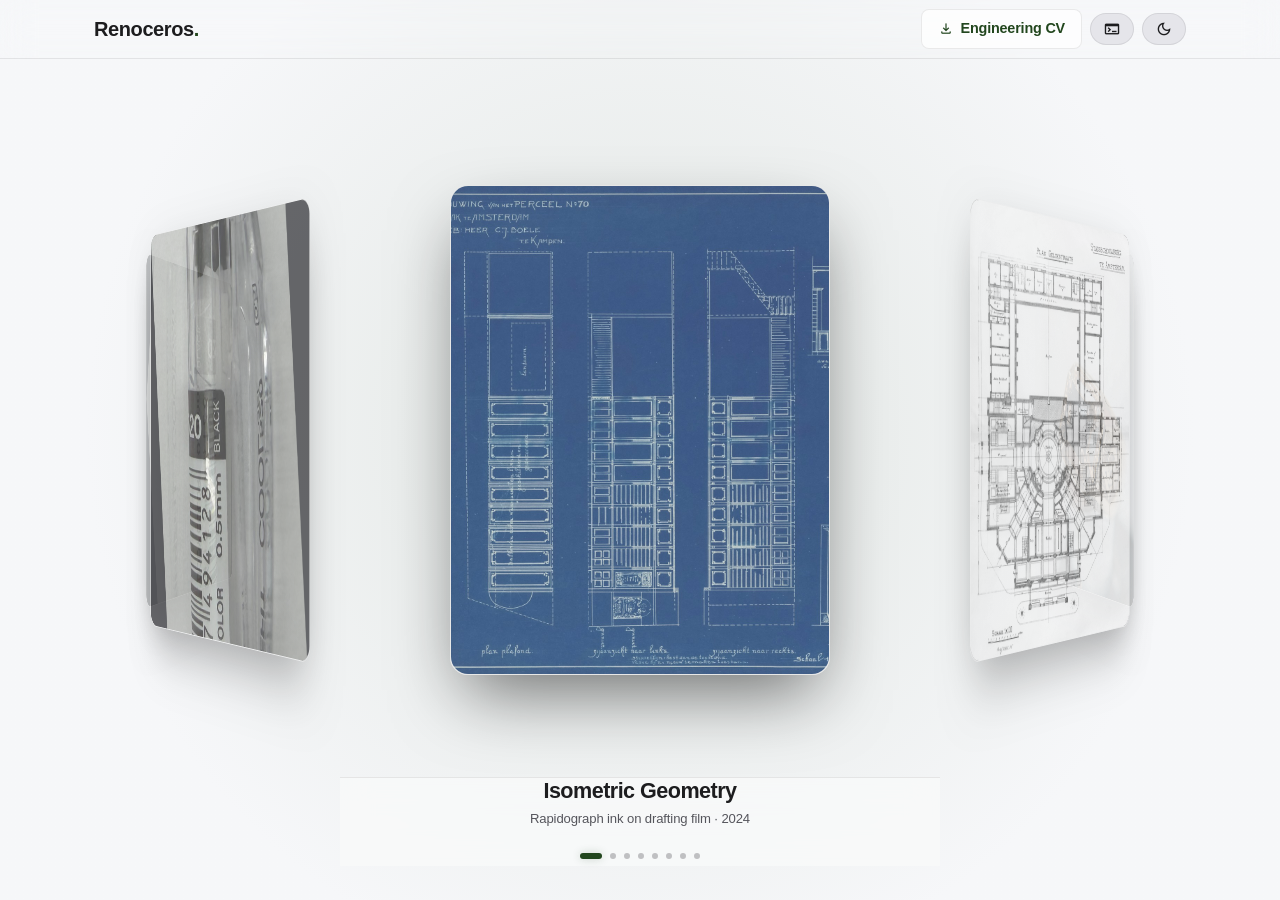
==== commit 8bf9c31c: "feat(atelier): refactor to 3D revolver kinematics with centrifugal sway, pure icon switch, and clean" ====
--- a/art.html
+++ b/art.html
@@ -2,16 +2,16 @@
 <html lang="en" data-theme="dark" class="art-html">
 <head>
   <meta charset="UTF-8" />
-  <title>Moreno Kristovan | Atelier &amp; Design Repository</title>
+  <title>Moreno Kristovan | Atelier</title>
   <meta name="viewport" content="width=device-width, initial-scale=1, maximum-scale=1, user-scalable=no" />
-  <meta name="description" content="Atelier and visual design archive of Moreno Kristovan (Renoceros) — Technical blueprints, physical prototypes, tactile detent studies, and modernist vector explorations." />
+  <meta name="description" content="Visual work, physical prototypes, and design studies by Moreno Kristovan." />
   <meta name="author" content="Moreno Kristovan" />
 
   <!-- Open Graph -->
   <meta property="og:type" content="website" />
   <meta property="og:url" content="https://renoceros.github.io/art.html" />
-  <meta property="og:title" content="Moreno Kristovan | Atelier &amp; Visual Design Archive" />
-  <meta property="og:description" content="Technical blueprints, tactile prototypes, 3D mechanical studies, and expressive digital artwork." />
+  <meta property="og:title" content="Moreno Kristovan | Atelier" />
+  <meta property="og:description" content="Visual work, physical prototypes, and design studies." />
 
   <!-- Favicon -->
   <link rel="icon" type="image/svg+xml" href="icon.svg">
@@ -27,360 +27,159 @@
 </head>
 <body class="art-mode">
 
-  <!-- Background Blueprint Precision Grid -->
-  <div class="atelier-grid-bg"></div>
-  <div class="atelier-coords">
-    <span>LAT: -8.6500 // LON: 115.2166 // BALI</span>
-    <span>EXP: ISO_800 // 1/120s // P3_GAMUT</span>
-    <span>ARCHIVE: 2024–2026 // CODEX_RAW</span>
-  </div>
-
-  <!-- Top Navigation (Fixed, Immune Anchor) -->
+  <!-- Ambient Spotlight Pool -->
+  <div class="gallery-ambient"></div>
+
+  <!-- Top Navigation (Fixed, Clean Icon Portal) -->
   <nav class="navbar navbar-expand-lg fixed-top">
     <div class="container px-4">
       <a class="navbar-brand fw-bold" href="index.html">Renoceros<span>.</span></a>
 
-      <button class="navbar-toggler border-0 shadow-none text-muted" type="button" data-bs-toggle="collapse" data-bs-target="#navContent" aria-controls="navContent" aria-expanded="false" aria-label="Toggle navigation">
-        <span class="navbar-toggler-icon"></span>
-      </button>
-
-      <div class="collapse navbar-collapse justify-content-end" id="navContent">
-        <ul class="navbar-nav align-items-lg-center gap-1 my-3 my-lg-0">
-          <li class="nav-item">
-            <a class="nav-link" href="index.html#projects">Systems</a>
-          </li>
-          <li class="nav-item">
-            <a class="nav-link" href="index.html#academy">Academy</a>
-          </li>
-          <li class="nav-item">
-            <a class="nav-link active" href="art.html" style="color: var(--text-color) !important; font-weight: 600;">Atelier</a>
-          </li>
-          <li class="nav-item ms-lg-2">
-            <a class="action-link" href="assets/Moreno_Kristovan_CV.pdf" download="Moreno_Kristovan_CV.pdf" target="_blank" rel="noopener">
-              <span class="material-symbols-outlined" style="font-size: 16px;">download</span>
-              <span>Engineering CV</span>
-            </a>
-          </li>
-          <!-- Immune Switch Button -->
-          <li class="nav-item portal-item ms-lg-2 mt-2 mt-lg-0">
-            <a id="modeToggle" class="mode-portal-pill active" href="index.html" role="button" aria-label="Return to Systems Engineering CV" title="Return to Systems (or press 'V')">
-              <span class="portal-indicator"></span>
-              <span class="portal-label font-mono">Systems</span>
-              <span class="material-symbols-outlined portal-icon">terminal</span>
-            </a>
-          </li>
-          <li class="nav-item ms-lg-2 mt-2 mt-lg-0">
-            <div id="themeToggle" class="theme-btn" role="button" aria-label="Toggle dark/light theme" title="Toggle Theme (or press 'T')">
-              <span class="material-symbols-outlined icon">light_mode</span>
-            </div>
-          </li>
-        </ul>
+      <div class="d-flex align-items-center gap-2 ms-auto">
+        <a class="action-link d-none d-sm-inline-flex" href="assets/Moreno_Kristovan_CV.pdf" download="Moreno_Kristovan_CV.pdf" target="_blank" rel="noopener">
+          <span class="material-symbols-outlined" style="font-size: 16px;">download</span>
+          <span>Engineering CV</span>
+        </a>
+
+        <!-- Portal Switch Button: Clean Terminal Icon -->
+        <a id="modeToggle" class="mode-btn" href="index.html" role="button" aria-label="Systems" title="Systems Portfolio (or press 'V')">
+          <span class="material-symbols-outlined icon">terminal</span>
+        </a>
+
+        <!-- Theme Toggle -->
+        <div id="themeToggle" class="theme-btn" role="button" aria-label="Toggle dark/light theme" title="Toggle Theme (or press 'T')">
+          <span class="material-symbols-outlined icon">light_mode</span>
+        </div>
       </div>
     </div>
   </nav>
 
-  <!-- Sticky Codec Residue (HUD Corners) -->
-  <div class="codec-hud codec-hud-tl">
-    <div><span class="hud-accent">[RAW_DUMP // CH-02]</span></div>
-    <div>ATELIER // RENOCEROS ARCHIVE</div>
-  </div>
-
-  <div class="codec-hud codec-hud-tr">
-    <div><span class="hud-accent">120 FPS // PROMOTION ACTIVE</span></div>
-    <div>SPATIAL KINETIC HORIZON</div>
-  </div>
-
-  <div class="codec-hud codec-hud-bl">
-    <div>FRAME: [ <span id="currentFrame" class="hud-accent">01</span> / 10 ]</div>
-    <div id="currentTitle" style="color: var(--text-color); font-weight: 600;">BLUEPRINT ISOMETRIC GEOMETRY</div>
-  </div>
-
-  <div class="codec-hud codec-hud-br">
-    <div><span class="kbd-hint">SCROLL</span> <span class="kbd-hint">DRAG</span> <span class="kbd-hint">← →</span> <span class="kbd-hint">CLICK TO INSPECT</span> <span class="kbd-hint">V: SYSTEMS</span></div>
-  </div>
-
-  <!-- Margin Tape Tracking Ticks (VHS / Video Tape Codec Aesthetics) -->
-  <div class="margin-tape-track margin-tape-left">
-    <div class="tape-pip" id="leftTapePip"></div>
-    <div class="tape-tick"></div><div class="tape-tick"></div><div class="tape-tick"></div>
-    <div class="tape-tick"></div><div class="tape-tick"></div><div class="tape-tick"></div>
-    <div class="tape-tick"></div><div class="tape-tick"></div><div class="tape-tick"></div>
-    <div class="tape-tick"></div><div class="tape-tick"></div><div class="tape-tick"></div>
-  </div>
-  <div class="margin-tape-track margin-tape-right">
-    <div class="tape-pip" id="rightTapePip"></div>
-    <div class="tape-tick"></div><div class="tape-tick"></div><div class="tape-tick"></div>
-    <div class="tape-tick"></div><div class="tape-tick"></div><div class="tape-tick"></div>
-    <div class="tape-tick"></div><div class="tape-tick"></div><div class="tape-tick"></div>
-    <div class="tape-tick"></div><div class="tape-tick"></div><div class="tape-tick"></div>
-  </div>
-
-  <!-- 2.5D Spatial Filmstrip Viewport -->
-  <main class="spatial-viewport" id="spatialViewport" aria-label="Horizontal spatial gallery">
-    <div class="filmstrip-track" id="filmstripTrack">
-
-      <!-- CARD 01 -->
-      <article class="art-card" 
-               data-idx="01"
-               data-tag="ARCHITECTURAL DRAFTING"
-               data-title="Isometric Blueprint Geometry"
-               data-medium="Rotring Rapidograph &amp; CAD Linework"
-               data-desc="Rigorous architectural isometric drafting study exploring geometric intersections, perspective grids, and spatial axonometry."
+  <!-- 3D Revolver Cylinder Stage -->
+  <main class="revolver-stage" id="revolverStage" aria-label="3D Revolver Gallery">
+    <div class="revolver-drum" id="revolverDrum">
+
+      <!-- 01: Isometric Geometry -->
+      <article class="revolver-card"
+               data-idx="0"
+               data-title="Isometric Geometry"
+               data-medium="Rapidograph ink on drafting film · 2024"
+               data-desc="Axonometric projection study testing structural depth, lineweight hierarchies, and spatial axonometry."
                data-full="assets/art/01_blueprint_isometric_geometry.jpg">
-        <header class="art-card-header">
-          <span class="card-idx">[ 01 // STUDY ]</span>
-          <span class="card-tag">DRAFTING</span>
-        </header>
-        <div class="art-card-media">
-          <img src="assets/art/web/blueprint_isometric.jpg" alt="Isometric Blueprint Geometry" loading="eager" decoding="async" />
-          <div class="card-inspect-hint">
-            <span class="material-symbols-outlined" style="font-size: 14px;">open_in_full</span>
-            <span>INSPECT</span>
-          </div>
-        </div>
-        <div class="art-card-body">
-          <h2 class="art-card-title">Isometric Blueprint Geometry</h2>
-          <div class="art-card-medium">Rotring Rapidograph &amp; CAD Linework</div>
-          <p class="art-card-desc">Axonometric projection study testing structural depth, lineweight hierarchies, and geometric clarity.</p>
-        </div>
-      </article>
-
-      <!-- CARD 02 -->
-      <article class="art-card" 
-               data-idx="02"
-               data-tag="TACTILE INDUSTRIAL"
-               data-title="Hapticle: Mechanical Safe Dial"
-               data-medium="3D Printed ABS, Spring Steel &amp; CoreHaptics"
-               data-desc="Physical detent mechanism study investigating tactile tooth pitch, rotational torque curves, and audio-tactile calibration."
+        <div class="revolver-card-media">
+          <img src="assets/art/01_blueprint_isometric_geometry.jpg" alt="Isometric Geometry" loading="eager" decoding="async" />
+          <div class="card-hover-cue">Inspect</div>
+        </div>
+      </article>
+
+      <!-- 02: Circular Hallmark -->
+      <article class="revolver-card"
+               data-idx="1"
+               data-title="Circular Hallmark"
+               data-medium="Precision compass &amp; vector construction · 2024"
+               data-desc="Concentric circular subdivision establishing rotational proportions and geometric stability."
+               data-full="assets/art/02_blueprint_circular_hallmark.jpg">
+        <div class="revolver-card-media">
+          <img src="assets/art/02_blueprint_circular_hallmark.jpg" alt="Circular Hallmark" loading="lazy" decoding="async" />
+          <div class="card-hover-cue">Inspect</div>
+        </div>
+      </article>
+
+      <!-- 03: Signet Ring & Wax Seal -->
+      <article class="revolver-card"
+               data-idx="2"
+               data-title="Signet Ring &amp; Wax Seal"
+               data-medium="Lost-wax metal casting study · 2025"
+               data-desc="Dimensional micro-relief drafting translating mathematical emblems into physical metal casting molds."
+               data-full="assets/art/07_bespoke_signet_ring_hallmark.jpg">
+        <div class="revolver-card-media">
+          <img src="assets/art/07_bespoke_signet_ring_hallmark.jpg" alt="Signet Ring &amp; Wax Seal" loading="lazy" decoding="async" />
+          <div class="card-hover-cue">Inspect</div>
+        </div>
+      </article>
+
+      <!-- 04: Classified Dossier Seal -->
+      <article class="revolver-card"
+               data-idx="3"
+               data-title="Classified Dossier Seal"
+               data-medium="Wax impression &amp; tactile relief · 2025"
+               data-desc="Tactile study of negative space stamping, heat dissipation, and physical wax seal relief."
+               data-full="assets/art/08_classified_dossier_wax_seal.jpg">
+        <div class="revolver-card-media">
+          <img src="assets/art/08_classified_dossier_wax_seal.jpg" alt="Classified Dossier Seal" loading="lazy" decoding="async" />
+          <div class="card-hover-cue">Inspect</div>
+        </div>
+      </article>
+
+      <!-- 05: Modernist Curves -->
+      <article class="revolver-card"
+               data-idx="4"
+               data-title="Modernist Curves"
+               data-medium="Vector Bézier curvature · 2024"
+               data-desc="Golden ratio arc intersections and curvature continuity (G² curvature) applied to physical silhouettes."
+               data-full="assets/art/10_modernist_geometric_curves.jpg">
+        <div class="revolver-card-media">
+          <img src="assets/art/10_modernist_geometric_curves.jpg" alt="Modernist Curves" loading="lazy" decoding="async" />
+          <div class="card-hover-cue">Inspect</div>
+        </div>
+      </article>
+
+      <!-- 06: Hapticle Safe Dial -->
+      <article class="revolver-card"
+               data-idx="5"
+               data-title="Hapticle Safe Dial"
+               data-medium="3D printed mechanical detent · 2025"
+               data-desc="Kinematic detent study matching physical spring resistance to Apple CoreHaptics transient vibration impulses."
                data-full="assets/art/hapticle-dial-study.jpeg">
-        <header class="art-card-header">
-          <span class="card-idx">[ 02 // PROTOTYPE ]</span>
-          <span class="card-tag">HARDWARE</span>
-        </header>
-        <div class="art-card-media">
-          <img src="assets/art/web/hapticle_dial.jpg" alt="Hapticle Safe Dial Mechanical Study" loading="lazy" decoding="async" />
-          <div class="card-inspect-hint">
-            <span class="material-symbols-outlined" style="font-size: 14px;">open_in_full</span>
-            <span>INSPECT</span>
-          </div>
-        </div>
-        <div class="art-card-body">
-          <h2 class="art-card-title">Hapticle: Safe Dial Detents</h2>
-          <div class="art-card-medium">3D Printed ABS &amp; Spring Steel</div>
-          <p class="art-card-desc">Kinematic detent study matching physical spring resistance to Apple CoreHaptics transient vibration impulses.</p>
-        </div>
-      </article>
-
-      <!-- CARD 03 -->
-      <article class="art-card" 
-               data-idx="03"
-               data-tag="DIGITAL ILLUSTRATION"
-               data-title="3-Way Deadlock: Cinematic Study"
-               data-medium="Procreate · 4K Digital Canvas"
-               data-desc="Narrative composition capturing standoff tension, dramatic chiaroscuro lighting, and cinematic atmospheric depth."
-               data-full="assets/artwork/3waydeadlock.png">
-        <header class="art-card-header">
-          <span class="card-idx">[ 03 // NARRATIVE ]</span>
-          <span class="card-tag">ILLUSTRATION</span>
-        </header>
-        <div class="art-card-media">
-          <img src="assets/art/web/3waydeadlock.jpg" alt="3-Way Deadlock Cinematic Study" loading="lazy" decoding="async" />
-          <div class="card-inspect-hint">
-            <span class="material-symbols-outlined" style="font-size: 14px;">open_in_full</span>
-            <span>INSPECT</span>
-          </div>
-        </div>
-        <div class="art-card-body">
-          <h2 class="art-card-title">3-Way Deadlock</h2>
-          <div class="art-card-medium">Procreate · 4K Digital Canvas</div>
-          <p class="art-card-desc">Atmospheric tension study exploring multi-character silhouette staging, cast shadows, and spatial narrative.</p>
-        </div>
-      </article>
-
-      <!-- CARD 04 -->
-      <article class="art-card" 
-               data-idx="04"
-               data-tag="FORM EXPLORATION"
-               data-title="Modernist Geometric Curves"
-               data-medium="Affinity Designer · Vector Bézier Topology"
-               data-desc="Vector study on proportional harmony, continuous curvature, and minimalist silhouette construction."
-               data-full="assets/art/10_modernist_geometric_curves.jpg">
-        <header class="art-card-header">
-          <span class="card-idx">[ 04 // TOPOLOGY ]</span>
-          <span class="card-tag">VECTOR</span>
-        </header>
-        <div class="art-card-media">
-          <img src="assets/art/web/geometric_curves.jpg" alt="Modernist Geometric Curves" loading="lazy" decoding="async" />
-          <div class="card-inspect-hint">
-            <span class="material-symbols-outlined" style="font-size: 14px;">open_in_full</span>
-            <span>INSPECT</span>
-          </div>
-        </div>
-        <div class="art-card-body">
-          <h2 class="art-card-title">Modernist Geometric Curves</h2>
-          <div class="art-card-medium">Affinity Designer · Vector Bézier Topology</div>
-          <p class="art-card-desc">Golden ratio arc intersections and curvature continuity ($G^2$ curvature) applied to industrial form factors.</p>
-        </div>
-      </article>
-
-      <!-- CARD 05 -->
-      <article class="art-card" 
-               data-idx="05"
-               data-tag="INTERACTION DESIGN"
-               data-title="Stylus Kinematic Dynamics"
-               data-medium="Apple Pencil &amp; Metal Shaders"
+        <div class="revolver-card-media">
+          <img src="assets/art/hapticle-dial-study.jpeg" alt="Hapticle Safe Dial Mechanical Study" loading="lazy" decoding="async" />
+          <div class="card-hover-cue">Inspect</div>
+        </div>
+      </article>
+
+      <!-- 07: Stylus Contact (Down) -->
+      <article class="revolver-card"
+               data-idx="6"
+               data-title="Stylus Contact (Down)"
+               data-medium="Kinematic pressure study · 2025"
                data-desc="Spatial UI study on stylus contact states, dynamic contact shadow displacement, and pen telemetry in digital drawing engines."
                data-full="assets/art/Pen_Down.png">
-        <header class="art-card-header">
-          <span class="card-idx">[ 05 // TELEMETRY ]</span>
-          <span class="card-tag">INTERACTION</span>
-        </header>
-        <div class="art-card-media">
-          <img src="assets/art/web/pen_down.jpg" alt="Stylus Kinematic Dynamics" loading="lazy" decoding="async" />
-          <div class="card-inspect-hint">
-            <span class="material-symbols-outlined" style="font-size: 14px;">open_in_full</span>
-            <span>INSPECT</span>
-          </div>
-        </div>
-        <div class="art-card-body">
-          <h2 class="art-card-title">Stylus Kinematic Dynamics</h2>
-          <div class="art-card-medium">Apple Pencil &amp; Metal Shaders</div>
-          <p class="art-card-desc">Simulating altitude angle, azimuth, and pressure contact dynamics for real-time natural media stroke engines.</p>
-        </div>
-      </article>
-
-      <!-- CARD 06 -->
-      <article class="art-card" 
-               data-idx="06"
-               data-tag="CONCEPT ART"
-               data-title="Mad Max: Wasteland Industrial"
-               data-medium="Procreate · P3 Wide Color Gamut"
-               data-desc="Heavy atmospheric industrial landscape study, exploring rust patinas, harsh desert sunlight, and kinetic vehicle silhouettes."
-               data-full="assets/artwork/MadMax.png">
-        <header class="art-card-header">
-          <span class="card-idx">[ 06 // ENVIRONMENT ]</span>
-          <span class="card-tag">CONCEPT</span>
-        </header>
-        <div class="art-card-media">
-          <img src="assets/art/web/MadMax.jpg" alt="Mad Max Wasteland Industrial Study" loading="lazy" decoding="async" />
-          <div class="card-inspect-hint">
-            <span class="material-symbols-outlined" style="font-size: 14px;">open_in_full</span>
-            <span>INSPECT</span>
-          </div>
-        </div>
-        <div class="art-card-body">
-          <h2 class="art-card-title">Mad Max: Wasteland Industrial</h2>
-          <div class="art-card-medium">Procreate · P3 Wide Color Gamut</div>
-          <p class="art-card-desc">Brutalist machinery concept dissecting weathered industrial iron, sun-bleached pigments, and dust dispersion.</p>
-        </div>
-      </article>
-
-      <!-- CARD 07 -->
-      <article class="art-card" 
-               data-idx="07"
-               data-tag="PHYSICAL CRAFT"
-               data-title="Signet Ring Hallmark &amp; Wax Seal"
-               data-medium="Lost-Wax Metal Casting &amp; Intaglio Engraving"
-               data-desc="Tactile study of negative space engraving, metallurgic stamping tolerances, and physical wax seal imprint relief."
-               data-full="assets/art/07_bespoke_signet_ring_hallmark.jpg">
-        <header class="art-card-header">
-          <span class="card-idx">[ 07 // PHYSICAL ]</span>
-          <span class="card-tag">INTAGLIO</span>
-        </header>
-        <div class="art-card-media">
-          <img src="assets/art/web/signet_ring.jpg" alt="Signet Ring Hallmark and Wax Seal" loading="lazy" decoding="async" />
-          <div class="card-inspect-hint">
-            <span class="material-symbols-outlined" style="font-size: 14px;">open_in_full</span>
-            <span>INSPECT</span>
-          </div>
-        </div>
-        <div class="art-card-body">
-          <h2 class="art-card-title">Signet Ring &amp; Wax Seal</h2>
-          <div class="art-card-medium">Lost-Wax Casting &amp; Intaglio</div>
-          <p class="art-card-desc">Dimensional micro-relief drafting translating mathematical emblems into physical metal casting molds.</p>
-        </div>
-      </article>
-
-      <!-- CARD 08 -->
-      <article class="art-card" 
-               data-idx="08"
-               data-tag="MATHEMATICAL BLUEPRINT"
-               data-title="Circular Hallmark &amp; Compass Geometry"
-               data-medium="Precision Compass &amp; Vector Reconstruction"
-               data-desc="Concentric arc dissection, tangent circular arcs, and precision technical drafting hallmarks."
-               data-full="assets/art/02_blueprint_circular_hallmark.jpg">
-        <header class="art-card-header">
-          <span class="card-idx">[ 08 // GEOMETRY ]</span>
-          <span class="card-tag">HALLMARK</span>
-        </header>
-        <div class="art-card-media">
-          <img src="assets/art/web/blueprint_hallmark.jpg" alt="Circular Hallmark and Compass Geometry" loading="lazy" decoding="async" />
-          <div class="card-inspect-hint">
-            <span class="material-symbols-outlined" style="font-size: 14px;">open_in_full</span>
-            <span>INSPECT</span>
-          </div>
-        </div>
-        <div class="art-card-body">
-          <h2 class="art-card-title">Circular Hallmark Geometry</h2>
-          <div class="art-card-medium">Precision Compass &amp; Vector Curves</div>
-          <p class="art-card-desc">Concentric circular subdivision establishing structural proportions and geometric stability.</p>
-        </div>
-      </article>
-
-      <!-- CARD 09 -->
-      <article class="art-card" 
-               data-idx="09"
-               data-tag="HERALDIC MODERNISM"
-               data-title="Dutch Lion: Modernist Emblem"
-               data-medium="Vector Illustration &amp; Fine Line Engraving"
-               data-desc="Reinterpreting historical heraldry through brutalist geometric symmetry and sharp vector cuts."
-               data-full="assets/artwork/Dutch_Lion.png">
-        <header class="art-card-header">
-          <span class="card-idx">[ 09 // EMBLEM ]</span>
-          <span class="card-tag">HERALDRY</span>
-        </header>
-        <div class="art-card-media">
-          <img src="assets/art/web/Dutch_Lion.jpg" alt="Dutch Lion Modernist Emblem" loading="lazy" decoding="async" />
-          <div class="card-inspect-hint">
-            <span class="material-symbols-outlined" style="font-size: 14px;">open_in_full</span>
-            <span>INSPECT</span>
-          </div>
-        </div>
-        <div class="art-card-body">
-          <h2 class="art-card-title">Dutch Lion: Modernist Emblem</h2>
-          <div class="art-card-medium">Vector Illustration &amp; Line Engraving</div>
-          <p class="art-card-desc">Sharp polygonal silhouette decomposition applied to classical national heraldry.</p>
-        </div>
-      </article>
-
-      <!-- CARD 10 -->
-      <article class="art-card" 
-               data-idx="10"
-               data-tag="DIGITAL PAINTING"
-               data-title="Atelier Study No. 08: Atmosphere"
-               data-medium="Digital Impasto &amp; Textured Brushes"
-               data-desc="Expressive color exploration testing volumetric lighting gradients, organic textures, and atmospheric depth."
-               data-full="assets/artwork/Untitled_Artwork 8.png">
-        <header class="art-card-header">
-          <span class="card-idx">[ 10 // EXPRESSIVE ]</span>
-          <span class="card-tag">ATMOSPHERE</span>
-        </header>
-        <div class="art-card-media">
-          <img src="assets/art/web/artwork_study_08.jpg" alt="Atelier Study No. 08 Atmosphere" loading="lazy" decoding="async" />
-          <div class="card-inspect-hint">
-            <span class="material-symbols-outlined" style="font-size: 14px;">open_in_full</span>
-            <span>INSPECT</span>
-          </div>
-        </div>
-        <div class="art-card-body">
-          <h2 class="art-card-title">Atelier Study: Atmosphere</h2>
-          <div class="art-card-medium">Digital Impasto &amp; Textured Brushes</div>
-          <p class="art-card-desc">Color temperature gradients, textured brush drag, and painterly light dispersion across a wide canvas.</p>
+        <div class="revolver-card-media">
+          <img src="assets/art/Pen_Down.png" alt="Stylus Contact (Down)" loading="lazy" decoding="async" />
+          <div class="card-hover-cue">Inspect</div>
+        </div>
+      </article>
+
+      <!-- 08: Stylus Altitude (Up) -->
+      <article class="revolver-card"
+               data-idx="7"
+               data-title="Stylus Altitude (Up)"
+               data-medium="Kinematic hover &amp; shadow · 2025"
+               data-desc="Simulating altitude angle, azimuth, and pressure hover dynamics for real-time natural media stroke engines."
+               data-full="assets/art/Pen_Up.png">
+        <div class="revolver-card-media">
+          <img src="assets/art/Pen_Up.png" alt="Stylus Altitude (Up)" loading="lazy" decoding="async" />
+          <div class="card-hover-cue">Inspect</div>
         </div>
       </article>
 
     </div>
   </main>
+
+  <!-- Editorial Caption & Minimal Pagination (Bottom Center) -->
+  <footer class="gallery-caption">
+    <h2 class="caption-title" id="captionTitle">Isometric Geometry</h2>
+    <div class="caption-medium" id="captionMedium">Rapidograph ink on drafting film · 2024</div>
+    <div class="gallery-dots" id="galleryDots" role="tablist" aria-label="Artwork selection">
+      <button class="gallery-dot is-active" aria-label="Piece 1"></button>
+      <button class="gallery-dot" aria-label="Piece 2"></button>
+      <button class="gallery-dot" aria-label="Piece 3"></button>
+      <button class="gallery-dot" aria-label="Piece 4"></button>
+      <button class="gallery-dot" aria-label="Piece 5"></button>
+      <button class="gallery-dot" aria-label="Piece 6"></button>
+      <button class="gallery-dot" aria-label="Piece 7"></button>
+      <button class="gallery-dot" aria-label="Piece 8"></button>
+    </div>
+  </footer>
 
   <!-- Darkroom Lightbox Modal -->
   <div class="darkroom-modal" id="darkroomModal" role="dialog" aria-modal="true" aria-label="Artwork Inspector">
@@ -400,18 +199,14 @@
       </div>
       <div class="darkroom-sidebar">
         <div>
-          <div class="d-flex justify-content-between align-items-center mb-2">
-            <span class="font-mono small" id="modalIdx" style="color: var(--accent-light);">[ 01 // EXHIBITION ]</span>
-            <span class="badge" id="modalTag" style="background: var(--badge-bg); color: var(--text-color); font-weight: 500; font-family: monospace;">STUDY</span>
-          </div>
-          <h3 id="modalTitle" class="tracking-tight" style="font-size: 1.6rem; font-weight: 700; margin-bottom: 6px;">Title</h3>
-          <div id="modalMedium" class="font-mono small mb-4" style="color: var(--accent-light);">Medium</div>
-          <p id="modalDesc" style="color: var(--text-muted); font-size: 0.95rem; line-height: 1.6;">Description</p>
+          <h3 id="modalTitle" style="font-size: 1.6rem; font-weight: 600; margin-bottom: 6px; letter-spacing: -0.02em;">Title</h3>
+          <div id="modalMedium" style="color: var(--text-muted); font-size: 0.88rem; margin-bottom: 20px;">Medium</div>
+          <p id="modalDesc" style="color: var(--text-color); font-size: 0.95rem; line-height: 1.6; opacity: 0.9;">Description</p>
         </div>
         <div class="pt-4 border-top" style="border-color: var(--card-border) !important;">
-          <div class="d-flex justify-content-between align-items-center font-mono small text-muted">
-            <span>ARCHIVE // ATELIER</span>
-            <span>MORENO KRISTOVAN</span>
+          <div class="d-flex justify-content-between align-items-center small text-muted">
+            <span>Atelier</span>
+            <span>Moreno Kristovan</span>
           </div>
         </div>
       </div>
@@ -420,7 +215,7 @@
 
   <!-- Bootstrap 5 Bundle JS -->
   <script src="https://cdn.jsdelivr.net/npm/bootstrap@5.3.3/dist/js/bootstrap.bundle.min.js" crossorigin="anonymous"></script>
-  <!-- Atelier Kinetic Horizon Engine -->
+  <!-- Atelier 3D Revolver Kinematics Engine -->
   <script src="art.js"></script>
   <!-- Datamosh Transition Engine -->
   <script src="datamosh.js"></script>
--- a/style.css
+++ b/style.css
@@ -857,71 +857,49 @@
 }
 
 /* ==========================================================================
-   PORTAL SWITCH PILL (IMMUNE TO TRANSITIONS & GLITCHES)
+   PORTAL SWITCH BUTTON (IMMUNE TO TRANSITIONS & GLITCHES)
    ========================================================================== */
 .portal-item {
   position: relative;
   z-index: 10005 !important;
 }
 
-.mode-portal-pill {
-  position: relative;
-  z-index: 10005 !important;
-  display: inline-flex;
-  align-items: center;
-  gap: 7px;
-  padding: 6px 13px;
+.mode-btn {
+  cursor: pointer;
+  padding: 6px 12px;
   border-radius: 999px;
   background-color: var(--badge-bg);
   color: var(--text-color) !important;
   border: 1px solid var(--card-border);
-  font-size: 0.82rem;
-  font-weight: 600;
-  text-decoration: none !important;
   transition: transform 0.2s cubic-bezier(0.2, 0.8, 0.2, 1),
               background-color 0.3s ease,
               border-color 0.3s ease,
               box-shadow 0.3s ease;
   user-select: none;
-  cursor: pointer;
-  -webkit-font-smoothing: antialiased;
-}
-
-.mode-portal-pill:hover {
-  transform: scale(1.05);
+  display: inline-flex;
+  align-items: center;
+  justify-content: center;
+  text-decoration: none !important;
+  position: relative;
+  z-index: 10005 !important;
+}
+
+.mode-btn:hover {
+  transform: scale(1.08);
   border-color: var(--accent-light);
   box-shadow: 0 0 16px var(--accent-glow);
 }
 
-.mode-portal-pill .portal-indicator {
-  width: 7px;
-  height: 7px;
-  border-radius: 50%;
-  background-color: #f59e0b; /* Amber = Systems Mode */
-  box-shadow: 0 0 6px rgba(245, 158, 11, 0.7);
-  transition: background-color 0.3s ease, box-shadow 0.3s ease;
-}
-
-.mode-portal-pill.active .portal-indicator {
-  background-color: #10b981; /* Emerald = Atelier Mode */
-  box-shadow: 0 0 8px rgba(16, 185, 129, 0.85);
-}
-
-.mode-portal-pill .portal-label {
-  font-size: 0.78rem;
-  letter-spacing: 0.04em;
-  text-transform: uppercase;
-}
-
-.mode-portal-pill .portal-icon {
-  font-size: 16px;
+.mode-btn .icon {
+  font-size: 18px;
+  color: var(--text-color);
   line-height: 1;
 }
 
-.mode-portal-pill.mosh-firing {
-  transform: scale(0.96);
-  border-color: #10b981;
-  box-shadow: 0 0 20px rgba(16, 185, 129, 0.6);
+.mode-btn.mosh-firing {
+  transform: scale(0.92);
+  border-color: var(--accent-light);
+  box-shadow: 0 0 20px var(--accent-glow);
 }
 
 /* Datamosh Tearing State — Everything except portal item shakes */
--- a/art.css
+++ b/art.css
@@ -1,11 +1,10 @@
 /* ==========================================================================
-   RENOCEROS ATELIER STYLESHEET — art.css
-   Author: Moreno Kristovan (Renoceros)
-   Performance: Locked 120 FPS Composite-Only GPU Acceleration
-   Architecture: 2.5D Kinetic Horizon, Tape Residue HUD, Darkroom Modal
+   RENOCEROS ATELIER — art.css
+   Style: Creative Coding / Contemporary Art Gallery
+   Physics: 3D Revolver Cylinder with Velocity Sway & Centrifugal Inertia
    ========================================================================== */
 
-/* 1. ATELIER ROOT VIEWPORT LOCK */
+/* 1. ROOT GALLERY ENVIRONMENT */
 html.art-html,
 body.art-mode {
   height: 100dvh;
@@ -16,283 +15,197 @@
   touch-action: none;
   user-select: none;
   -webkit-user-select: none;
-}
-
-/* Background Precision Cutting Mat & Blueprint Grid */
-.atelier-grid-bg {
+  margin: 0;
+  padding: 0;
+}
+
+/* Ambient Spotlight Canvas (Soft radial light behind active sculpture) */
+.gallery-ambient {
   position: absolute;
   inset: 0;
   pointer-events: none;
   z-index: 1;
-  background-image: 
-    linear-gradient(var(--card-border) 1px, transparent 1px),
-    linear-gradient(90deg, var(--card-border) 1px, transparent 1px);
-  background-size: 48px 48px;
-  background-position: -1px -1px;
-  opacity: 0.65;
-}
-
-/* Subtle coordinate markings in the background */
-.atelier-coords {
-  position: absolute;
-  inset: 0;
-  pointer-events: none;
-  z-index: 2;
-  font-family: var(--font-mono, "SF Mono", monospace);
-  font-size: 10px;
-  color: var(--text-muted);
-  opacity: 0.35;
-  display: flex;
-  justify-content: space-between;
-  padding: 85px 30px 40px 30px;
-}
-
-/* 2. STICKY CODEC RESIDUE (CORNERS & MARGINS) */
-.codec-hud {
-  position: fixed;
-  z-index: 990;
-  pointer-events: none;
-  font-family: "SF Mono", "JetBrains Mono", Menlo, monospace;
-  font-size: 10px;
-  letter-spacing: 0.06em;
-  color: var(--text-muted);
-  text-transform: uppercase;
-  line-height: 1.4;
-  opacity: 0.75;
-}
-
-.codec-hud .hud-accent {
-  color: var(--accent-light);
-  font-weight: 600;
-}
-
-.codec-hud-tl {
-  top: 76px;
-  left: 24px;
-}
-
-.codec-hud-tr {
-  top: 76px;
-  right: 24px;
-  text-align: right;
-}
-
-.codec-hud-bl {
-  bottom: 18px;
-  left: 24px;
-}
-
-.codec-hud-br {
-  bottom: 18px;
-  right: 24px;
-  text-align: right;
-}
-
-.codec-hud .kbd-hint {
-  padding: 2px 6px;
-  border-radius: 4px;
-  background: var(--badge-bg);
-  border: 1px solid var(--card-border);
-  color: var(--text-color);
-  font-size: 9px;
-  margin: 0 2px;
-}
-
-/* Margin Tape Ticks (VHS / Codec Tracking Markers) */
-.margin-tape-track {
-  position: fixed;
-  top: 90px;
-  bottom: 40px;
-  width: 14px;
-  z-index: 990;
-  pointer-events: none;
-  display: flex;
-  flex-direction: column;
-  justify-content: space-between;
-  opacity: 0.45;
-}
-
-.margin-tape-left {
-  left: 6px;
-  border-right: 1px solid var(--card-border);
-}
-
-.margin-tape-right {
-  right: 6px;
-  border-left: 1px solid var(--card-border);
-}
-
-.tape-tick {
-  width: 6px;
-  height: 1px;
-  background-color: var(--text-muted);
-}
-
-.tape-pip {
-  position: absolute;
-  left: 2px;
-  width: 8px;
-  height: 4px;
-  border-radius: 2px;
-  background-color: var(--accent-light);
-  box-shadow: 0 0 6px var(--accent-glow);
-  transition: transform 0.05s linear;
-  will-change: transform;
-}
-
-/* 3. 2.5D KINETIC SPATIAL FILMSTRIP */
-.spatial-viewport {
+  background: radial-gradient(circle at 50% 48%, rgba(34, 70, 30, 0.22) 0%, rgba(10, 11, 14, 0.98) 70%);
+  transition: background 0.5s ease;
+}
+
+[data-theme="light"] .gallery-ambient {
+  background: radial-gradient(circle at 50% 48%, rgba(34, 70, 30, 0.10) 0%, rgba(246, 247, 249, 0.98) 70%);
+}
+
+/* 2. TOP NAV OVERLAY (Crisp, Minimal) */
+.art-mode .navbar {
+  background-color: transparent !important;
+  backdrop-filter: blur(16px);
+  -webkit-backdrop-filter: blur(16px);
+  border-bottom: 1px solid var(--card-border);
+  z-index: 1030;
+}
+
+/* 3. 3D REVOLVER CYLINDER STAGE */
+.revolver-stage {
   position: absolute;
   inset: 0;
   z-index: 10;
   display: flex;
   align-items: center;
-  justify-content: flex-start;
-  perspective: 1200px;
+  justify-content: center;
+  perspective: 1300px;
+  perspective-origin: 50% 48%;
+  overflow: hidden;
+  cursor: grab;
+  touch-action: none;
+}
+
+.revolver-stage:active {
+  cursor: grabbing;
+}
+
+/* The Revolver Drum (Rotates around Y axis, sways on Z and X) */
+.revolver-drum {
+  position: absolute;
+  top: 50%;
+  left: 50%;
+  width: 0;
+  height: 0;
   transform-style: preserve-3d;
-  cursor: grab;
-  touch-action: pan-y;
-}
-
-.spatial-viewport:active {
-  cursor: grabbing;
-}
-
-.filmstrip-track {
-  display: flex;
-  align-items: center;
-  gap: 52px;
-  padding: 0 42vw;
   will-change: transform;
-  transform: translate3d(0, 0, 0);
-  transform-style: preserve-3d;
-}
-
-/* Art Exhibition Card */
-.art-card {
-  flex: 0 0 460px;
-  width: 460px;
-  max-width: 84vw;
-  background: var(--card-bg);
-  backdrop-filter: blur(24px);
-  -webkit-backdrop-filter: blur(24px);
-  border: 1px solid var(--card-border);
-  border-radius: 20px;
-  overflow: hidden;
-  box-shadow: 0 24px 50px -12px rgba(0, 0, 0, 0.35);
+}
+
+/* Individual Card on the Revolver Radius */
+.revolver-card {
+  position: absolute;
+  top: 50%;
+  left: 50%;
+  width: 380px;
+  height: 490px;
+  margin-top: -265px;
+  margin-left: -190px;
   transform-style: preserve-3d;
   will-change: transform, opacity;
+  border-radius: 18px;
+  overflow: hidden;
+  background: var(--card-bg);
+  border: 1px solid var(--card-border);
+  box-shadow: 0 30px 70px -15px rgba(0, 0, 0, 0.55);
+  cursor: pointer;
   transition: border-color 0.3s ease, box-shadow 0.3s ease;
-  cursor: pointer;
-}
-
-.art-card:hover {
+}
+
+.revolver-card:hover {
   border-color: var(--accent-light);
-  box-shadow: 0 28px 60px -10px var(--accent-glow);
-}
-
-/* Card Header Strip */
-.art-card-header {
-  display: flex;
-  justify-content: space-between;
-  align-items: center;
-  padding: 12px 18px;
-  border-bottom: 1px solid var(--card-border);
-  font-family: "SF Mono", "JetBrains Mono", Menlo, monospace;
-  font-size: 11px;
-}
-
-.art-card-header .card-idx {
-  font-weight: 700;
-  letter-spacing: 0.05em;
-  color: var(--accent-light);
-}
-
-.art-card-header .card-tag {
-  color: var(--text-muted);
-  font-size: 10px;
-  letter-spacing: 0.04em;
-  text-transform: uppercase;
-}
-
-/* Card Media Container */
-.art-card-media {
+  box-shadow: 0 35px 85px -15px rgba(0, 0, 0, 0.7);
+}
+
+.revolver-card-media {
+  width: 100%;
+  height: 100%;
   position: relative;
-  width: 100%;
-  aspect-ratio: 16 / 10;
-  background-color: var(--terminal-bg);
-  overflow: hidden;
-}
-
-.art-card-media img {
+  overflow: hidden;
+  background-color: #0d0e12;
+}
+
+.revolver-card-media img {
   width: 100%;
   height: 100%;
   object-fit: cover;
   display: block;
-  transition: transform 0.5s cubic-bezier(0.2, 0.8, 0.2, 1);
-}
-
-.art-card:hover .art-card-media img {
+  pointer-events: none;
+  transition: transform 0.6s cubic-bezier(0.2, 0.8, 0.2, 1);
+}
+
+.revolver-card.is-active:hover .revolver-card-media img {
   transform: scale(1.04);
 }
 
-/* Inspect Badge Overlay */
-.card-inspect-hint {
-  position: absolute;
-  bottom: 12px;
-  right: 12px;
-  display: inline-flex;
-  align-items: center;
-  gap: 5px;
-  padding: 5px 10px;
+/* Subtle view hint on active card hover */
+.card-hover-cue {
+  position: absolute;
+  bottom: 20px;
+  left: 50%;
+  transform: translateX(-50%) translateY(8px);
+  padding: 6px 14px;
   border-radius: 999px;
-  background: rgba(0, 0, 0, 0.65);
+  background: rgba(0, 0, 0, 0.6);
   backdrop-filter: blur(12px);
   -webkit-backdrop-filter: blur(12px);
   border: 1px solid rgba(255, 255, 255, 0.15);
   color: #ffffff;
-  font-family: "SF Mono", Menlo, monospace;
-  font-size: 9px;
-  letter-spacing: 0.05em;
+  font-size: 11px;
+  letter-spacing: 0.04em;
   opacity: 0;
-  transform: translateY(4px);
+  pointer-events: none;
   transition: opacity 0.25s ease, transform 0.25s ease;
 }
 
-.art-card:hover .card-inspect-hint {
+.revolver-card.is-active:hover .card-hover-cue {
   opacity: 1;
-  transform: translateY(0);
-}
-
-/* Card Body & Metadata Drawer */
-.art-card-body {
-  padding: 18px 20px 20px 20px;
-}
-
-.art-card-title {
-  font-size: 1.25rem;
-  font-weight: 700;
+  transform: translateX(-50%) translateY(0);
+}
+
+/* 4. EDITORIAL CAPTION & PAGINATION (Bottom Center) */
+.gallery-caption {
+  position: fixed;
+  bottom: 34px;
+  left: 50%;
+  transform: translateX(-50%);
+  z-index: 100;
+  text-align: center;
+  pointer-events: none;
+  width: 90vw;
+  max-width: 600px;
+}
+
+.caption-title {
+  font-size: 1.35rem;
+  font-weight: 600;
   letter-spacing: -0.025em;
-  margin-bottom: 4px;
   color: var(--text-color);
-}
-
-.art-card-medium {
-  font-family: "SF Mono", "JetBrains Mono", Menlo, monospace;
-  font-size: 0.76rem;
-  color: var(--accent-light);
-  margin-bottom: 8px;
+  margin: 0 0 4px 0;
+  transition: opacity 0.25s ease, transform 0.25s ease;
+}
+
+.caption-medium {
+  font-size: 0.82rem;
+  color: var(--text-muted);
   letter-spacing: -0.01em;
-}
-
-.art-card-desc {
-  font-size: 0.86rem;
-  line-height: 1.5;
-  color: var(--text-muted);
-  margin: 0;
-}
-
-/* 4. DARKROOM LIGHTBOX MODAL */
+  margin: 0 0 14px 0;
+  transition: opacity 0.25s ease;
+}
+
+/* Pagination Dots */
+.gallery-dots {
+  display: inline-flex;
+  align-items: center;
+  gap: 8px;
+  pointer-events: auto;
+}
+
+.gallery-dot {
+  width: 6px;
+  height: 6px;
+  border-radius: 50%;
+  background-color: var(--text-muted);
+  opacity: 0.35;
+  cursor: pointer;
+  transition: all 0.25s cubic-bezier(0.2, 0.8, 0.2, 1);
+  padding: 0;
+  border: none;
+}
+
+.gallery-dot:hover {
+  opacity: 0.7;
+}
+
+.gallery-dot.is-active {
+  width: 22px;
+  border-radius: 999px;
+  background-color: var(--accent-light);
+  opacity: 1;
+  box-shadow: 0 0 8px var(--accent-glow);
+}
+
+/* 5. DARKROOM LIGHTBOX MODAL */
 .darkroom-modal {
   position: fixed;
   inset: 0;
@@ -300,12 +213,12 @@
   display: none;
   align-items: center;
   justify-content: center;
-  background: rgba(8, 9, 12, 0.88);
-  backdrop-filter: blur(30px);
-  -webkit-backdrop-filter: blur(30px);
+  background: rgba(8, 9, 12, 0.92);
+  backdrop-filter: blur(32px);
+  -webkit-backdrop-filter: blur(32px);
   opacity: 0;
   transition: opacity 0.3s cubic-bezier(0.2, 0.8, 0.2, 1);
-  padding: 24px;
+  padding: 30px;
 }
 
 .darkroom-modal.active {
@@ -315,16 +228,16 @@
 
 .darkroom-container {
   position: relative;
-  max-width: 1200px;
-  max-height: 90vh;
+  max-width: 1100px;
+  max-height: 88vh;
   width: 100%;
   display: flex;
   flex-direction: row;
   background: var(--card-bg);
   border: 1px solid var(--card-border);
-  border-radius: 24px;
-  overflow: hidden;
-  box-shadow: 0 30px 80px -15px rgba(0, 0, 0, 0.7);
+  border-radius: 22px;
+  overflow: hidden;
+  box-shadow: 0 35px 90px -15px rgba(0, 0, 0, 0.75);
   transform: scale(0.96);
   transition: transform 0.3s cubic-bezier(0.2, 0.8, 0.2, 1);
 }
@@ -335,31 +248,29 @@
 
 .darkroom-preview {
   flex: 1 1 65%;
-  background-color: #060709;
-  display: flex;
-  align-items: center;
-  justify-content: center;
-  overflow: hidden;
-  position: relative;
+  background-color: #050608;
+  display: flex;
+  align-items: center;
+  justify-content: center;
+  overflow: hidden;
   min-height: 480px;
 }
 
 .darkroom-preview img {
   max-width: 100%;
-  max-height: 80vh;
+  max-height: 82vh;
   object-fit: contain;
   display: block;
 }
 
 .darkroom-sidebar {
   flex: 1 1 35%;
-  padding: 32px 28px;
+  padding: 36px 30px;
   display: flex;
   flex-direction: column;
   justify-content: space-between;
   border-left: 1px solid var(--card-border);
   background: var(--nav-bg);
-  overflow-y: auto;
 }
 
 .darkroom-close-btn {
@@ -382,7 +293,6 @@
 
 .darkroom-close-btn:hover {
   transform: scale(1.1);
-  background-color: var(--card-border);
 }
 
 .darkroom-nav-btn {
@@ -392,7 +302,7 @@
   width: 44px;
   height: 44px;
   border-radius: 50%;
-  background: rgba(0, 0, 0, 0.6);
+  background: rgba(0, 0, 0, 0.5);
   border: 1px solid rgba(255, 255, 255, 0.15);
   color: #ffffff;
   display: flex;
@@ -416,52 +326,36 @@
   right: 18px;
 }
 
-/* 5. RESPONSIVE BREAKPOINTS (Mobile & Tablet) */
-@media (max-width: 991px) {
-  .filmstrip-track {
-    padding: 0 25vw;
-    gap: 36px;
-  }
-  .art-card {
-    flex: 0 0 380px;
-    width: 380px;
+/* 6. RESPONSIVE BREAKPOINTS (Mobile & Tablet) */
+@media (max-width: 768px) {
+  .revolver-card {
+    width: 280px;
+    height: 380px;
+    margin-top: -205px;
+    margin-left: -140px;
+    border-radius: 14px;
+  }
+  .caption-title {
+    font-size: 1.15rem;
+  }
+  .caption-medium {
+    font-size: 0.78rem;
+    margin-bottom: 10px;
+  }
+  .gallery-caption {
+    bottom: 24px;
   }
   .darkroom-container {
     flex-direction: column;
-    max-height: 88vh;
+    max-height: 86vh;
     overflow-y: auto;
   }
   .darkroom-preview {
-    min-height: 300px;
-    flex: 0 0 auto;
+    min-height: 280px;
   }
   .darkroom-sidebar {
     border-left: none;
     border-top: 1px solid var(--card-border);
-    padding: 22px;
-  }
-}
-
-@media (max-width: 575px) {
-  .filmstrip-track {
-    padding: 0 10vw;
-    gap: 24px;
-  }
-  .art-card {
-    flex: 0 0 84vw;
-    width: 84vw;
-  }
-  .codec-hud-tl,
-  .codec-hud-tr {
-    top: 68px;
-  }
-  .codec-hud-bl {
-    bottom: 12px;
-  }
-  .codec-hud-br {
-    display: none; /* Keep mobile viewport clean */
-  }
-  .margin-tape-track {
-    display: none;
-  }
-}
+    padding: 20px;
+  }
+}
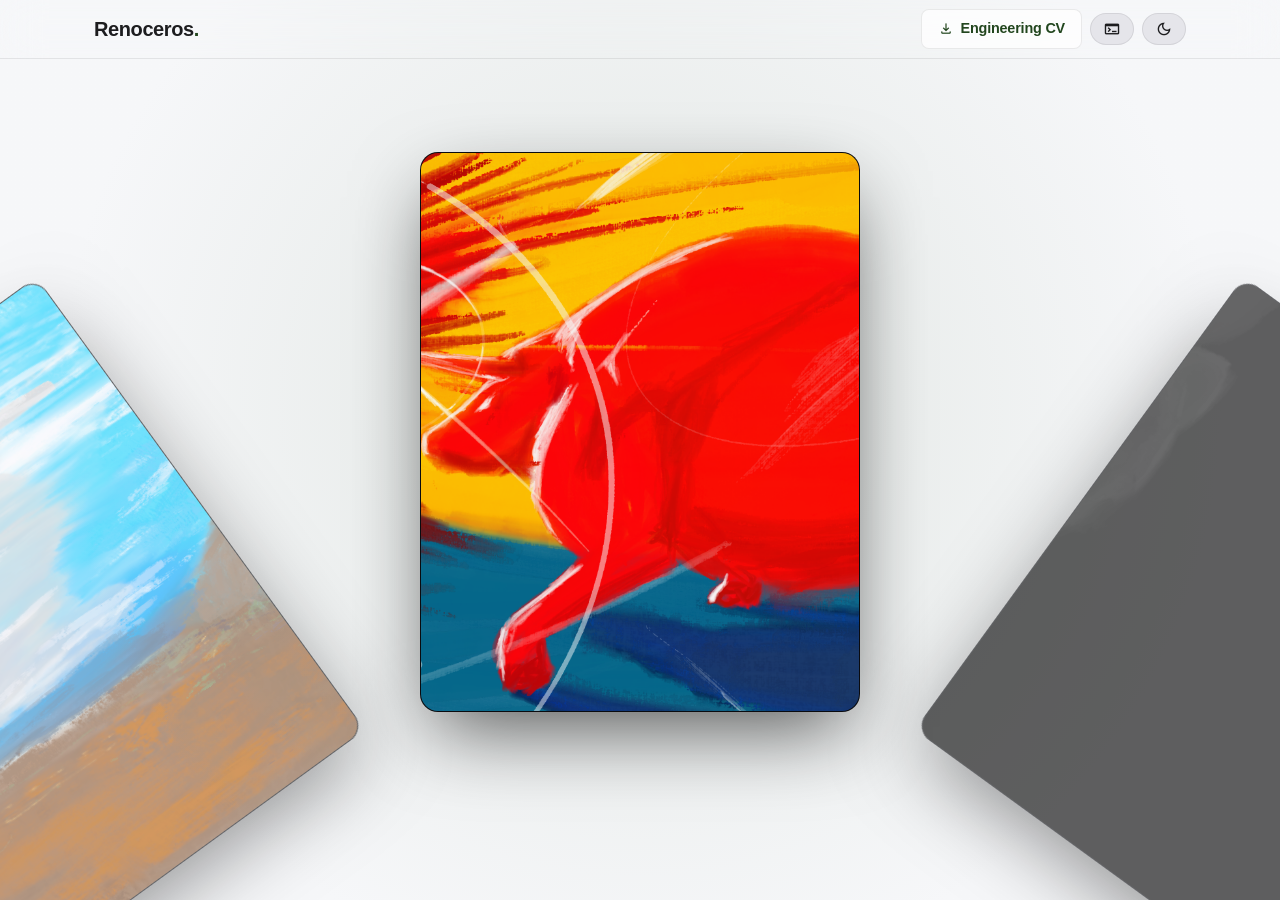
==== commit 909ec751: "fix(atelier): restore user artwork files, implement 2D circular wheel top arc kinematics with dynami" ====
--- a/art.html
+++ b/art.html
@@ -4,14 +4,14 @@
   <meta charset="UTF-8" />
   <title>Moreno Kristovan | Atelier</title>
   <meta name="viewport" content="width=device-width, initial-scale=1, maximum-scale=1, user-scalable=no" />
-  <meta name="description" content="Visual work, physical prototypes, and design studies by Moreno Kristovan." />
+  <meta name="description" content="Visual work and artwork by Moreno Kristovan." />
   <meta name="author" content="Moreno Kristovan" />
 
   <!-- Open Graph -->
   <meta property="og:type" content="website" />
   <meta property="og:url" content="https://renoceros.github.io/art.html" />
   <meta property="og:title" content="Moreno Kristovan | Atelier" />
-  <meta property="og:description" content="Visual work, physical prototypes, and design studies." />
+  <meta property="og:description" content="Artwork and visual experiments." />
 
   <!-- Favicon -->
   <link rel="icon" type="image/svg+xml" href="icon.svg">
@@ -27,10 +27,10 @@
 </head>
 <body class="art-mode">
 
-  <!-- Ambient Spotlight Pool -->
+  <!-- Ambient Spotlight Glow -->
   <div class="gallery-ambient"></div>
 
-  <!-- Top Navigation (Fixed, Clean Icon Portal) -->
+  <!-- Top Navigation (Clean Icon Portal) -->
   <nav class="navbar navbar-expand-lg fixed-top">
     <div class="container px-4">
       <a class="navbar-brand fw-bold" href="index.html">Renoceros<span>.</span></a>
@@ -41,7 +41,7 @@
           <span>Engineering CV</span>
         </a>
 
-        <!-- Portal Switch Button: Clean Terminal Icon -->
+        <!-- Portal Switch: Clean Terminal Icon -->
         <a id="modeToggle" class="mode-btn" href="index.html" role="button" aria-label="Systems" title="Systems Portfolio (or press 'V')">
           <span class="material-symbols-outlined icon">terminal</span>
         </a>
@@ -54,168 +54,76 @@
     </div>
   </nav>
 
-  <!-- 3D Revolver Cylinder Stage -->
-  <main class="revolver-stage" id="revolverStage" aria-label="3D Revolver Gallery">
-    <div class="revolver-drum" id="revolverDrum">
+  <!-- 3D Circular Wheel Stage (Top of the Wheel) -->
+  <main class="wheel-stage" id="wheelStage" aria-label="Circular Art Wheel">
+    <div class="wheel-apex" id="wheelApex">
 
-      <!-- 01: Isometric Geometry -->
-      <article class="revolver-card"
-               data-idx="0"
-               data-title="Isometric Geometry"
-               data-medium="Rapidograph ink on drafting film · 2024"
-               data-desc="Axonometric projection study testing structural depth, lineweight hierarchies, and spatial axonometry."
-               data-full="assets/art/01_blueprint_isometric_geometry.jpg">
-        <div class="revolver-card-media">
-          <img src="assets/art/01_blueprint_isometric_geometry.jpg" alt="Isometric Geometry" loading="eager" decoding="async" />
-          <div class="card-hover-cue">Inspect</div>
-        </div>
+      <!-- 01 -->
+      <article class="wheel-card" data-idx="0" data-full="assets/artwork/3waydeadlock.png">
+        <img src="assets/artwork/3waydeadlock.png" alt="Artwork" loading="eager" decoding="async" />
       </article>
 
-      <!-- 02: Circular Hallmark -->
-      <article class="revolver-card"
-               data-idx="1"
-               data-title="Circular Hallmark"
-               data-medium="Precision compass &amp; vector construction · 2024"
-               data-desc="Concentric circular subdivision establishing rotational proportions and geometric stability."
-               data-full="assets/art/02_blueprint_circular_hallmark.jpg">
-        <div class="revolver-card-media">
-          <img src="assets/art/02_blueprint_circular_hallmark.jpg" alt="Circular Hallmark" loading="lazy" decoding="async" />
-          <div class="card-hover-cue">Inspect</div>
-        </div>
+      <!-- 02 -->
+      <article class="wheel-card" data-idx="1" data-full="assets/artwork/Dutch_Lion.png">
+        <img src="assets/artwork/Dutch_Lion.png" alt="Artwork" loading="lazy" decoding="async" />
       </article>
 
-      <!-- 03: Signet Ring & Wax Seal -->
-      <article class="revolver-card"
-               data-idx="2"
-               data-title="Signet Ring &amp; Wax Seal"
-               data-medium="Lost-wax metal casting study · 2025"
-               data-desc="Dimensional micro-relief drafting translating mathematical emblems into physical metal casting molds."
-               data-full="assets/art/07_bespoke_signet_ring_hallmark.jpg">
-        <div class="revolver-card-media">
-          <img src="assets/art/07_bespoke_signet_ring_hallmark.jpg" alt="Signet Ring &amp; Wax Seal" loading="lazy" decoding="async" />
-          <div class="card-hover-cue">Inspect</div>
-        </div>
+      <!-- 03 -->
+      <article class="wheel-card" data-idx="2" data-full="assets/artwork/IMG_4189.jpg">
+        <img src="assets/artwork/IMG_4189.jpg" alt="Artwork" loading="lazy" decoding="async" />
       </article>
 
-      <!-- 04: Classified Dossier Seal -->
-      <article class="revolver-card"
-               data-idx="3"
-               data-title="Classified Dossier Seal"
-               data-medium="Wax impression &amp; tactile relief · 2025"
-               data-desc="Tactile study of negative space stamping, heat dissipation, and physical wax seal relief."
-               data-full="assets/art/08_classified_dossier_wax_seal.jpg">
-        <div class="revolver-card-media">
-          <img src="assets/art/08_classified_dossier_wax_seal.jpg" alt="Classified Dossier Seal" loading="lazy" decoding="async" />
-          <div class="card-hover-cue">Inspect</div>
-        </div>
+      <!-- 04 -->
+      <article class="wheel-card" data-idx="3" data-full="assets/artwork/IMG_4225.jpg">
+        <img src="assets/artwork/IMG_4225.jpg" alt="Artwork" loading="lazy" decoding="async" />
       </article>
 
-      <!-- 05: Modernist Curves -->
-      <article class="revolver-card"
-               data-idx="4"
-               data-title="Modernist Curves"
-               data-medium="Vector Bézier curvature · 2024"
-               data-desc="Golden ratio arc intersections and curvature continuity (G² curvature) applied to physical silhouettes."
-               data-full="assets/art/10_modernist_geometric_curves.jpg">
-        <div class="revolver-card-media">
-          <img src="assets/art/10_modernist_geometric_curves.jpg" alt="Modernist Curves" loading="lazy" decoding="async" />
-          <div class="card-hover-cue">Inspect</div>
-        </div>
+      <!-- 05 -->
+      <article class="wheel-card" data-idx="4" data-full="assets/artwork/IMG_4237.jpg">
+        <img src="assets/artwork/IMG_4237.jpg" alt="Artwork" loading="lazy" decoding="async" />
       </article>
 
-      <!-- 06: Hapticle Safe Dial -->
-      <article class="revolver-card"
-               data-idx="5"
-               data-title="Hapticle Safe Dial"
-               data-medium="3D printed mechanical detent · 2025"
-               data-desc="Kinematic detent study matching physical spring resistance to Apple CoreHaptics transient vibration impulses."
-               data-full="assets/art/hapticle-dial-study.jpeg">
-        <div class="revolver-card-media">
-          <img src="assets/art/hapticle-dial-study.jpeg" alt="Hapticle Safe Dial Mechanical Study" loading="lazy" decoding="async" />
-          <div class="card-hover-cue">Inspect</div>
-        </div>
+      <!-- 06 -->
+      <article class="wheel-card" data-idx="5" data-full="assets/artwork/IMG_5208.jpg">
+        <img src="assets/artwork/IMG_5208.jpg" alt="Artwork" loading="lazy" decoding="async" />
       </article>
 
-      <!-- 07: Stylus Contact (Down) -->
-      <article class="revolver-card"
-               data-idx="6"
-               data-title="Stylus Contact (Down)"
-               data-medium="Kinematic pressure study · 2025"
-               data-desc="Spatial UI study on stylus contact states, dynamic contact shadow displacement, and pen telemetry in digital drawing engines."
-               data-full="assets/art/Pen_Down.png">
-        <div class="revolver-card-media">
-          <img src="assets/art/Pen_Down.png" alt="Stylus Contact (Down)" loading="lazy" decoding="async" />
-          <div class="card-hover-cue">Inspect</div>
-        </div>
+      <!-- 07 -->
+      <article class="wheel-card" data-idx="6" data-full="assets/artwork/IMG_6180.jpg">
+        <img src="assets/artwork/IMG_6180.jpg" alt="Artwork" loading="lazy" decoding="async" />
       </article>
 
-      <!-- 08: Stylus Altitude (Up) -->
-      <article class="revolver-card"
-               data-idx="7"
-               data-title="Stylus Altitude (Up)"
-               data-medium="Kinematic hover &amp; shadow · 2025"
-               data-desc="Simulating altitude angle, azimuth, and pressure hover dynamics for real-time natural media stroke engines."
-               data-full="assets/art/Pen_Up.png">
-        <div class="revolver-card-media">
-          <img src="assets/art/Pen_Up.png" alt="Stylus Altitude (Up)" loading="lazy" decoding="async" />
-          <div class="card-hover-cue">Inspect</div>
-        </div>
+      <!-- 08 -->
+      <article class="wheel-card" data-idx="7" data-full="assets/artwork/IMG_6185.jpg">
+        <img src="assets/artwork/IMG_6185.jpg" alt="Artwork" loading="lazy" decoding="async" />
+      </article>
+
+      <!-- 09 -->
+      <article class="wheel-card" data-idx="8" data-full="assets/artwork/MadMax.png">
+        <img src="assets/artwork/MadMax.png" alt="Artwork" loading="lazy" decoding="async" />
+      </article>
+
+      <!-- 10 -->
+      <article class="wheel-card" data-idx="9" data-full="assets/artwork/Untitled_Artwork 8.png">
+        <img src="assets/artwork/Untitled_Artwork 8.png" alt="Artwork" loading="lazy" decoding="async" />
       </article>
 
     </div>
   </main>
 
-  <!-- Editorial Caption & Minimal Pagination (Bottom Center) -->
-  <footer class="gallery-caption">
-    <h2 class="caption-title" id="captionTitle">Isometric Geometry</h2>
-    <div class="caption-medium" id="captionMedium">Rapidograph ink on drafting film · 2024</div>
-    <div class="gallery-dots" id="galleryDots" role="tablist" aria-label="Artwork selection">
-      <button class="gallery-dot is-active" aria-label="Piece 1"></button>
-      <button class="gallery-dot" aria-label="Piece 2"></button>
-      <button class="gallery-dot" aria-label="Piece 3"></button>
-      <button class="gallery-dot" aria-label="Piece 4"></button>
-      <button class="gallery-dot" aria-label="Piece 5"></button>
-      <button class="gallery-dot" aria-label="Piece 6"></button>
-      <button class="gallery-dot" aria-label="Piece 7"></button>
-      <button class="gallery-dot" aria-label="Piece 8"></button>
-    </div>
-  </footer>
-
-  <!-- Darkroom Lightbox Modal -->
+  <!-- Fullscreen Darkroom Lightbox Modal -->
   <div class="darkroom-modal" id="darkroomModal" role="dialog" aria-modal="true" aria-label="Artwork Inspector">
     <div class="darkroom-close-btn" id="modalClose" aria-label="Close Inspector">
       <span class="material-symbols-outlined">close</span>
     </div>
-    <div class="darkroom-nav-btn darkroom-prev" id="modalPrev" aria-label="Previous Artwork">
-      <span class="material-symbols-outlined">arrow_back</span>
-    </div>
-    <div class="darkroom-nav-btn darkroom-next" id="modalNext" aria-label="Next Artwork">
-      <span class="material-symbols-outlined">arrow_forward</span>
-    </div>
-
-    <div class="darkroom-container">
-      <div class="darkroom-preview">
-        <img id="modalImage" src="" alt="Artwork Preview" />
-      </div>
-      <div class="darkroom-sidebar">
-        <div>
-          <h3 id="modalTitle" style="font-size: 1.6rem; font-weight: 600; margin-bottom: 6px; letter-spacing: -0.02em;">Title</h3>
-          <div id="modalMedium" style="color: var(--text-muted); font-size: 0.88rem; margin-bottom: 20px;">Medium</div>
-          <p id="modalDesc" style="color: var(--text-color); font-size: 0.95rem; line-height: 1.6; opacity: 0.9;">Description</p>
-        </div>
-        <div class="pt-4 border-top" style="border-color: var(--card-border) !important;">
-          <div class="d-flex justify-content-between align-items-center small text-muted">
-            <span>Atelier</span>
-            <span>Moreno Kristovan</span>
-          </div>
-        </div>
-      </div>
+    <div class="darkroom-img-wrapper">
+      <img id="modalImage" src="" alt="Artwork Full View" />
     </div>
   </div>
 
   <!-- Bootstrap 5 Bundle JS -->
   <script src="https://cdn.jsdelivr.net/npm/bootstrap@5.3.3/dist/js/bootstrap.bundle.min.js" crossorigin="anonymous"></script>
-  <!-- Atelier 3D Revolver Kinematics Engine -->
+  <!-- Circular Wheel Kinematics Engine -->
   <script src="art.js"></script>
   <!-- Datamosh Transition Engine -->
   <script src="datamosh.js"></script>
--- a/art.css
+++ b/art.css
@@ -1,7 +1,7 @@
 /* ==========================================================================
    RENOCEROS ATELIER — art.css
-   Style: Creative Coding / Contemporary Art Gallery
-   Physics: 3D Revolver Cylinder with Velocity Sway & Centrifugal Inertia
+   Style: Pure Visual Wheel (Circle, not Cylinder)
+   Physics: 120 FPS Wheel Rotation with Tangential Tilt & Dynamic Sway
    ========================================================================== */
 
 /* 1. ROOT GALLERY ENVIRONMENT */
@@ -17,195 +17,94 @@
   -webkit-user-select: none;
   margin: 0;
   padding: 0;
+  background-color: var(--bg-color);
 }
 
-/* Ambient Spotlight Canvas (Soft radial light behind active sculpture) */
+/* Ambient Spotlight Glow */
 .gallery-ambient {
   position: absolute;
   inset: 0;
   pointer-events: none;
   z-index: 1;
-  background: radial-gradient(circle at 50% 48%, rgba(34, 70, 30, 0.22) 0%, rgba(10, 11, 14, 0.98) 70%);
-  transition: background 0.5s ease;
+  background: radial-gradient(circle at 50% 45%, rgba(34, 70, 30, 0.22) 0%, rgba(10, 11, 14, 0.98) 72%);
 }
 
 [data-theme="light"] .gallery-ambient {
-  background: radial-gradient(circle at 50% 48%, rgba(34, 70, 30, 0.10) 0%, rgba(246, 247, 249, 0.98) 70%);
+  background: radial-gradient(circle at 50% 45%, rgba(34, 70, 30, 0.10) 0%, rgba(246, 247, 249, 0.98) 72%);
 }
 
-/* 2. TOP NAV OVERLAY (Crisp, Minimal) */
+/* 2. TOP NAV OVERLAY */
 .art-mode .navbar {
   background-color: transparent !important;
-  backdrop-filter: blur(16px);
-  -webkit-backdrop-filter: blur(16px);
+  backdrop-filter: blur(20px);
+  -webkit-backdrop-filter: blur(20px);
   border-bottom: 1px solid var(--card-border);
   z-index: 1030;
 }
 
-/* 3. 3D REVOLVER CYLINDER STAGE */
-.revolver-stage {
+/* 3. THE WHEEL STAGE */
+.wheel-stage {
   position: absolute;
   inset: 0;
   z-index: 10;
-  display: flex;
-  align-items: center;
-  justify-content: center;
-  perspective: 1300px;
-  perspective-origin: 50% 48%;
   overflow: hidden;
   cursor: grab;
   touch-action: none;
 }
 
-.revolver-stage:active {
+.wheel-stage:active {
   cursor: grabbing;
 }
 
-/* The Revolver Drum (Rotates around Y axis, sways on Z and X) */
-.revolver-drum {
+/* Apex Anchor Point: The highest crest of the wheel */
+.wheel-apex {
   position: absolute;
-  top: 50%;
   left: 50%;
+  top: 48%;
   width: 0;
   height: 0;
-  transform-style: preserve-3d;
   will-change: transform;
 }
 
-/* Individual Card on the Revolver Radius */
-.revolver-card {
+/* Wheel Card Element */
+.wheel-card {
   position: absolute;
-  top: 50%;
-  left: 50%;
-  width: 380px;
-  height: 490px;
-  margin-top: -265px;
-  margin-left: -190px;
-  transform-style: preserve-3d;
-  will-change: transform, opacity;
+  top: 0;
+  left: 0;
+  width: 440px;
+  height: 560px;
+  margin-top: -280px;
+  margin-left: -220px;
   border-radius: 18px;
   overflow: hidden;
-  background: var(--card-bg);
+  background-color: #0b0c10;
+  box-shadow: 0 30px 80px -15px rgba(0, 0, 0, 0.65);
   border: 1px solid var(--card-border);
-  box-shadow: 0 30px 70px -15px rgba(0, 0, 0, 0.55);
   cursor: pointer;
+  will-change: transform, opacity;
   transition: border-color 0.3s ease, box-shadow 0.3s ease;
 }
 
-.revolver-card:hover {
+.wheel-card:hover {
   border-color: var(--accent-light);
-  box-shadow: 0 35px 85px -15px rgba(0, 0, 0, 0.7);
+  box-shadow: 0 35px 90px -10px rgba(0, 0, 0, 0.85);
 }
 
-.revolver-card-media {
-  width: 100%;
-  height: 100%;
-  position: relative;
-  overflow: hidden;
-  background-color: #0d0e12;
-}
-
-.revolver-card-media img {
+.wheel-card img {
   width: 100%;
   height: 100%;
   object-fit: cover;
   display: block;
   pointer-events: none;
-  transition: transform 0.6s cubic-bezier(0.2, 0.8, 0.2, 1);
+  image-orientation: from-image;
+  transition: transform 0.4s cubic-bezier(0.2, 0.8, 0.2, 1);
 }
 
-.revolver-card.is-active:hover .revolver-card-media img {
-  transform: scale(1.04);
+.wheel-card.is-active:hover img {
+  transform: scale(1.03);
 }
 
-/* Subtle view hint on active card hover */
-.card-hover-cue {
-  position: absolute;
-  bottom: 20px;
-  left: 50%;
-  transform: translateX(-50%) translateY(8px);
-  padding: 6px 14px;
-  border-radius: 999px;
-  background: rgba(0, 0, 0, 0.6);
-  backdrop-filter: blur(12px);
-  -webkit-backdrop-filter: blur(12px);
-  border: 1px solid rgba(255, 255, 255, 0.15);
-  color: #ffffff;
-  font-size: 11px;
-  letter-spacing: 0.04em;
-  opacity: 0;
-  pointer-events: none;
-  transition: opacity 0.25s ease, transform 0.25s ease;
-}
-
-.revolver-card.is-active:hover .card-hover-cue {
-  opacity: 1;
-  transform: translateX(-50%) translateY(0);
-}
-
-/* 4. EDITORIAL CAPTION & PAGINATION (Bottom Center) */
-.gallery-caption {
-  position: fixed;
-  bottom: 34px;
-  left: 50%;
-  transform: translateX(-50%);
-  z-index: 100;
-  text-align: center;
-  pointer-events: none;
-  width: 90vw;
-  max-width: 600px;
-}
-
-.caption-title {
-  font-size: 1.35rem;
-  font-weight: 600;
-  letter-spacing: -0.025em;
-  color: var(--text-color);
-  margin: 0 0 4px 0;
-  transition: opacity 0.25s ease, transform 0.25s ease;
-}
-
-.caption-medium {
-  font-size: 0.82rem;
-  color: var(--text-muted);
-  letter-spacing: -0.01em;
-  margin: 0 0 14px 0;
-  transition: opacity 0.25s ease;
-}
-
-/* Pagination Dots */
-.gallery-dots {
-  display: inline-flex;
-  align-items: center;
-  gap: 8px;
-  pointer-events: auto;
-}
-
-.gallery-dot {
-  width: 6px;
-  height: 6px;
-  border-radius: 50%;
-  background-color: var(--text-muted);
-  opacity: 0.35;
-  cursor: pointer;
-  transition: all 0.25s cubic-bezier(0.2, 0.8, 0.2, 1);
-  padding: 0;
-  border: none;
-}
-
-.gallery-dot:hover {
-  opacity: 0.7;
-}
-
-.gallery-dot.is-active {
-  width: 22px;
-  border-radius: 999px;
-  background-color: var(--accent-light);
-  opacity: 1;
-  box-shadow: 0 0 8px var(--accent-glow);
-}
-
-/* 5. DARKROOM LIGHTBOX MODAL */
+/* 4. FULLSCREEN DARKROOM LIGHTBOX MODAL */
 .darkroom-modal {
   position: fixed;
   inset: 0;
@@ -213,12 +112,12 @@
   display: none;
   align-items: center;
   justify-content: center;
-  background: rgba(8, 9, 12, 0.92);
-  backdrop-filter: blur(32px);
-  -webkit-backdrop-filter: blur(32px);
+  background: rgba(6, 7, 9, 0.94);
+  backdrop-filter: blur(36px);
+  -webkit-backdrop-filter: blur(36px);
   opacity: 0;
-  transition: opacity 0.3s cubic-bezier(0.2, 0.8, 0.2, 1);
-  padding: 30px;
+  transition: opacity 0.3s ease;
+  padding: 24px;
 }
 
 .darkroom-modal.active {
@@ -226,136 +125,56 @@
   opacity: 1;
 }
 
-.darkroom-container {
-  position: relative;
-  max-width: 1100px;
-  max-height: 88vh;
-  width: 100%;
-  display: flex;
-  flex-direction: row;
-  background: var(--card-bg);
-  border: 1px solid var(--card-border);
-  border-radius: 22px;
-  overflow: hidden;
-  box-shadow: 0 35px 90px -15px rgba(0, 0, 0, 0.75);
-  transform: scale(0.96);
-  transition: transform 0.3s cubic-bezier(0.2, 0.8, 0.2, 1);
-}
-
-.darkroom-modal.active .darkroom-container {
-  transform: scale(1);
-}
-
-.darkroom-preview {
-  flex: 1 1 65%;
-  background-color: #050608;
+.darkroom-img-wrapper {
+  max-width: 92vw;
+  max-height: 90vh;
   display: flex;
   align-items: center;
   justify-content: center;
-  overflow: hidden;
-  min-height: 480px;
+  position: relative;
 }
 
-.darkroom-preview img {
+.darkroom-img-wrapper img {
   max-width: 100%;
-  max-height: 82vh;
+  max-height: 90vh;
   object-fit: contain;
-  display: block;
-}
-
-.darkroom-sidebar {
-  flex: 1 1 35%;
-  padding: 36px 30px;
-  display: flex;
-  flex-direction: column;
-  justify-content: space-between;
-  border-left: 1px solid var(--card-border);
-  background: var(--nav-bg);
+  border-radius: 14px;
+  box-shadow: 0 30px 90px rgba(0, 0, 0, 0.8);
 }
 
 .darkroom-close-btn {
   position: absolute;
-  top: 18px;
-  right: 18px;
-  width: 36px;
-  height: 36px;
+  top: 24px;
+  right: 24px;
+  width: 40px;
+  height: 40px;
   border-radius: 50%;
-  background: var(--badge-bg);
-  border: 1px solid var(--card-border);
-  color: var(--text-color);
+  background: rgba(255, 255, 255, 0.12);
+  border: 1px solid rgba(255, 255, 255, 0.2);
+  color: #ffffff;
   display: flex;
   align-items: center;
   justify-content: center;
   cursor: pointer;
-  z-index: 20;
+  z-index: 10060;
   transition: transform 0.2s ease, background-color 0.2s ease;
 }
 
 .darkroom-close-btn:hover {
   transform: scale(1.1);
+  background: rgba(255, 255, 255, 0.22);
 }
 
-.darkroom-nav-btn {
-  position: absolute;
-  top: 50%;
-  transform: translateY(-50%);
-  width: 44px;
-  height: 44px;
-  border-radius: 50%;
-  background: rgba(0, 0, 0, 0.5);
-  border: 1px solid rgba(255, 255, 255, 0.15);
-  color: #ffffff;
-  display: flex;
-  align-items: center;
-  justify-content: center;
-  cursor: pointer;
-  z-index: 15;
-  transition: transform 0.2s ease, background-color 0.2s ease;
-}
-
-.darkroom-nav-btn:hover {
-  transform: translateY(-50%) scale(1.1);
-  background: rgba(0, 0, 0, 0.85);
-}
-
-.darkroom-prev {
-  left: 18px;
-}
-
-.darkroom-next {
-  right: 18px;
-}
-
-/* 6. RESPONSIVE BREAKPOINTS (Mobile & Tablet) */
+/* 5. RESPONSIVE SIZING */
 @media (max-width: 768px) {
-  .revolver-card {
-    width: 280px;
-    height: 380px;
-    margin-top: -205px;
-    margin-left: -140px;
+  .wheel-apex {
+    top: 50%;
+  }
+  .wheel-card {
+    width: 290px;
+    height: 400px;
+    margin-top: -200px;
+    margin-left: -145px;
     border-radius: 14px;
   }
-  .caption-title {
-    font-size: 1.15rem;
-  }
-  .caption-medium {
-    font-size: 0.78rem;
-    margin-bottom: 10px;
-  }
-  .gallery-caption {
-    bottom: 24px;
-  }
-  .darkroom-container {
-    flex-direction: column;
-    max-height: 86vh;
-    overflow-y: auto;
-  }
-  .darkroom-preview {
-    min-height: 280px;
-  }
-  .darkroom-sidebar {
-    border-left: none;
-    border-top: 1px solid var(--card-border);
-    padding: 20px;
-  }
 }
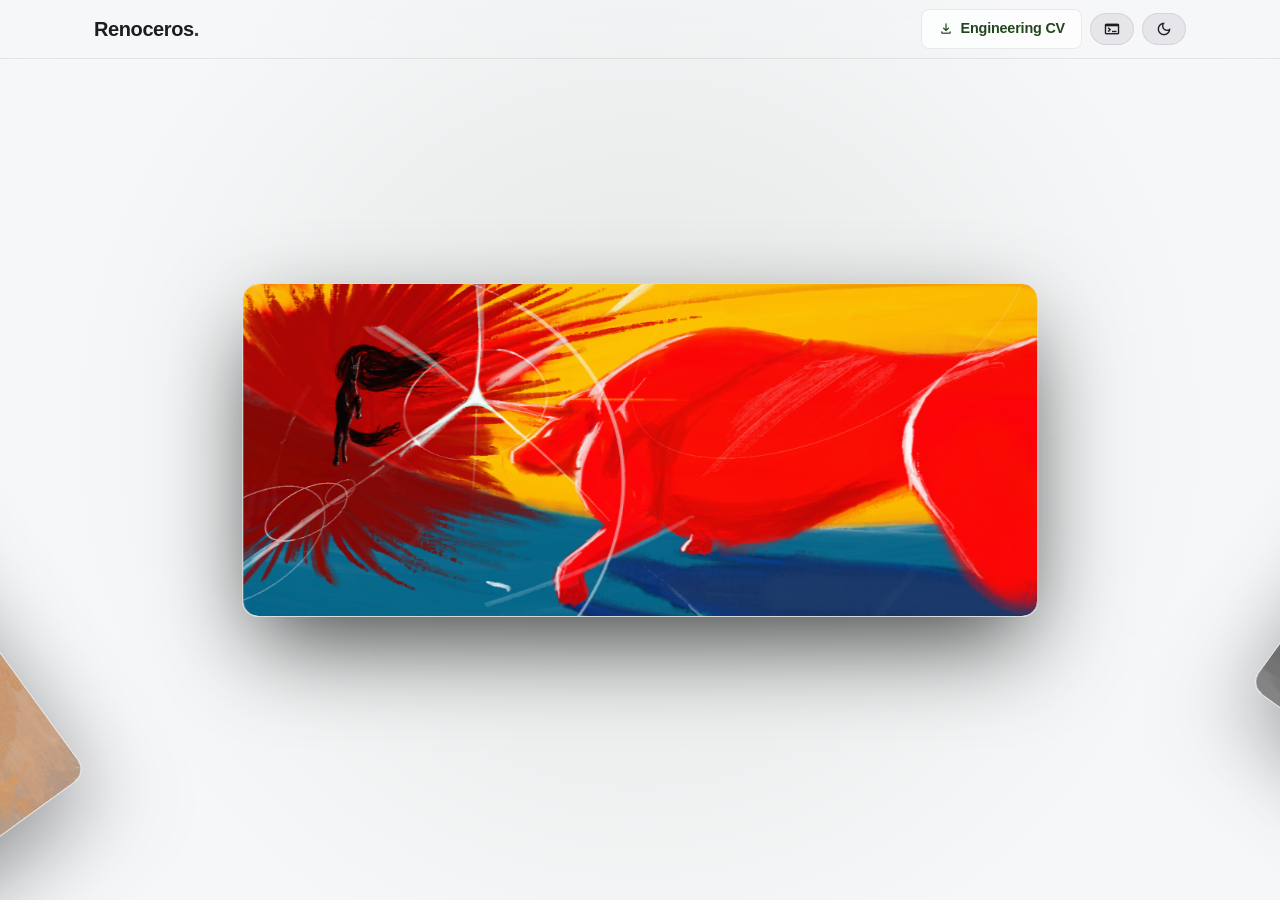
==== commit eedd6a66: "feat(atelier): preserve authentic aspect ratios, expand wheel radius to 1800px+, remove click-to-zoo" ====
--- a/art.html
+++ b/art.html
@@ -54,72 +54,52 @@
     </div>
   </nav>
 
-  <!-- 3D Circular Wheel Stage (Top of the Wheel) -->
+  <!-- 3D Circular Wheel Stage (Top Arc of the Wheel) -->
   <main class="wheel-stage" id="wheelStage" aria-label="Circular Art Wheel">
     <div class="wheel-apex" id="wheelApex">
 
-      <!-- 01 -->
-      <article class="wheel-card" data-idx="0" data-full="assets/artwork/3waydeadlock.png">
+      <article class="wheel-card" data-src="assets/artwork/3waydeadlock.png">
         <img src="assets/artwork/3waydeadlock.png" alt="Artwork" loading="eager" decoding="async" />
       </article>
 
-      <!-- 02 -->
-      <article class="wheel-card" data-idx="1" data-full="assets/artwork/Dutch_Lion.png">
+      <article class="wheel-card" data-src="assets/artwork/Dutch_Lion.png">
         <img src="assets/artwork/Dutch_Lion.png" alt="Artwork" loading="lazy" decoding="async" />
       </article>
 
-      <!-- 03 -->
-      <article class="wheel-card" data-idx="2" data-full="assets/artwork/IMG_4189.jpg">
+      <article class="wheel-card" data-src="assets/artwork/IMG_4189.jpg">
         <img src="assets/artwork/IMG_4189.jpg" alt="Artwork" loading="lazy" decoding="async" />
       </article>
 
-      <!-- 04 -->
-      <article class="wheel-card" data-idx="3" data-full="assets/artwork/IMG_4225.jpg">
+      <article class="wheel-card" data-src="assets/artwork/IMG_4225.jpg">
         <img src="assets/artwork/IMG_4225.jpg" alt="Artwork" loading="lazy" decoding="async" />
       </article>
 
-      <!-- 05 -->
-      <article class="wheel-card" data-idx="4" data-full="assets/artwork/IMG_4237.jpg">
+      <article class="wheel-card" data-src="assets/artwork/IMG_4237.jpg">
         <img src="assets/artwork/IMG_4237.jpg" alt="Artwork" loading="lazy" decoding="async" />
       </article>
 
-      <!-- 06 -->
-      <article class="wheel-card" data-idx="5" data-full="assets/artwork/IMG_5208.jpg">
+      <article class="wheel-card" data-src="assets/artwork/IMG_5208.jpg">
         <img src="assets/artwork/IMG_5208.jpg" alt="Artwork" loading="lazy" decoding="async" />
       </article>
 
-      <!-- 07 -->
-      <article class="wheel-card" data-idx="6" data-full="assets/artwork/IMG_6180.jpg">
+      <article class="wheel-card" data-src="assets/artwork/IMG_6180.jpg">
         <img src="assets/artwork/IMG_6180.jpg" alt="Artwork" loading="lazy" decoding="async" />
       </article>
 
-      <!-- 08 -->
-      <article class="wheel-card" data-idx="7" data-full="assets/artwork/IMG_6185.jpg">
+      <article class="wheel-card" data-src="assets/artwork/IMG_6185.jpg">
         <img src="assets/artwork/IMG_6185.jpg" alt="Artwork" loading="lazy" decoding="async" />
       </article>
 
-      <!-- 09 -->
-      <article class="wheel-card" data-idx="8" data-full="assets/artwork/MadMax.png">
+      <article class="wheel-card" data-src="assets/artwork/MadMax.png">
         <img src="assets/artwork/MadMax.png" alt="Artwork" loading="lazy" decoding="async" />
       </article>
 
-      <!-- 10 -->
-      <article class="wheel-card" data-idx="9" data-full="assets/artwork/Untitled_Artwork 8.png">
+      <article class="wheel-card" data-src="assets/artwork/Untitled_Artwork 8.png">
         <img src="assets/artwork/Untitled_Artwork 8.png" alt="Artwork" loading="lazy" decoding="async" />
       </article>
 
     </div>
   </main>
-
-  <!-- Fullscreen Darkroom Lightbox Modal -->
-  <div class="darkroom-modal" id="darkroomModal" role="dialog" aria-modal="true" aria-label="Artwork Inspector">
-    <div class="darkroom-close-btn" id="modalClose" aria-label="Close Inspector">
-      <span class="material-symbols-outlined">close</span>
-    </div>
-    <div class="darkroom-img-wrapper">
-      <img id="modalImage" src="" alt="Artwork Full View" />
-    </div>
-  </div>
 
   <!-- Bootstrap 5 Bundle JS -->
   <script src="https://cdn.jsdelivr.net/npm/bootstrap@5.3.3/dist/js/bootstrap.bundle.min.js" crossorigin="anonymous"></script>
--- a/art.css
+++ b/art.css
@@ -1,7 +1,8 @@
 /* ==========================================================================
    RENOCEROS ATELIER — art.css
    Style: Pure Visual Wheel (Circle, not Cylinder)
-   Physics: 120 FPS Wheel Rotation with Tangential Tilt & Dynamic Sway
+   Physics: 120 FPS Wheel Rotation with Inertial Tangential Drag & Sway
+   Features: Native Aspect Ratios, Expanded Wheel Radius, Zero Click Distractions
    ========================================================================== */
 
 /* 1. ROOT GALLERY ENVIRONMENT */
@@ -20,20 +21,20 @@
   background-color: var(--bg-color);
 }
 
-/* Ambient Spotlight Glow */
+/* Ambient Radial Glow */
 .gallery-ambient {
   position: absolute;
   inset: 0;
   pointer-events: none;
   z-index: 1;
-  background: radial-gradient(circle at 50% 45%, rgba(34, 70, 30, 0.22) 0%, rgba(10, 11, 14, 0.98) 72%);
+  background: radial-gradient(circle at 50% 48%, rgba(34, 70, 30, 0.22) 0%, rgba(10, 11, 14, 0.98) 72%);
 }
 
 [data-theme="light"] .gallery-ambient {
-  background: radial-gradient(circle at 50% 45%, rgba(34, 70, 30, 0.10) 0%, rgba(246, 247, 249, 0.98) 72%);
+  background: radial-gradient(circle at 50% 48%, rgba(34, 70, 30, 0.10) 0%, rgba(246, 247, 249, 0.98) 72%);
 }
 
-/* 2. TOP NAV OVERLAY */
+/* Top Navigation (Minimal, Non-Intrusive) */
 .art-mode .navbar {
   background-color: transparent !important;
   backdrop-filter: blur(20px);
@@ -42,7 +43,7 @@
   z-index: 1030;
 }
 
-/* 3. THE WHEEL STAGE */
+/* 2. THE WHEEL STAGE */
 .wheel-stage {
   position: absolute;
   inset: 0;
@@ -56,125 +57,57 @@
   cursor: grabbing;
 }
 
-/* Apex Anchor Point: The highest crest of the wheel */
+/* The Apex Anchor: The highest crest of the wheel */
 .wheel-apex {
   position: absolute;
   left: 50%;
-  top: 48%;
+  top: 50%;
   width: 0;
   height: 0;
   will-change: transform;
 }
 
-/* Wheel Card Element */
+/* Wheel Card Element — Pure Artwork in Native Aspect Ratio */
 .wheel-card {
   position: absolute;
   top: 0;
   left: 0;
-  width: 440px;
-  height: 560px;
-  margin-top: -280px;
-  margin-left: -220px;
-  border-radius: 18px;
-  overflow: hidden;
-  background-color: #0b0c10;
-  box-shadow: 0 30px 80px -15px rgba(0, 0, 0, 0.65);
-  border: 1px solid var(--card-border);
-  cursor: pointer;
-  will-change: transform, opacity;
-  transition: border-color 0.3s ease, box-shadow 0.3s ease;
-}
-
-.wheel-card:hover {
-  border-color: var(--accent-light);
-  box-shadow: 0 35px 90px -10px rgba(0, 0, 0, 0.85);
-}
-
-.wheel-card img {
-  width: 100%;
-  height: 100%;
-  object-fit: cover;
-  display: block;
-  pointer-events: none;
-  image-orientation: from-image;
-  transition: transform 0.4s cubic-bezier(0.2, 0.8, 0.2, 1);
-}
-
-.wheel-card.is-active:hover img {
-  transform: scale(1.03);
-}
-
-/* 4. FULLSCREEN DARKROOM LIGHTBOX MODAL */
-.darkroom-modal {
-  position: fixed;
-  inset: 0;
-  z-index: 10050;
-  display: none;
-  align-items: center;
-  justify-content: center;
-  background: rgba(6, 7, 9, 0.94);
-  backdrop-filter: blur(36px);
-  -webkit-backdrop-filter: blur(36px);
-  opacity: 0;
-  transition: opacity 0.3s ease;
-  padding: 24px;
-}
-
-.darkroom-modal.active {
-  display: flex;
-  opacity: 1;
-}
-
-.darkroom-img-wrapper {
-  max-width: 92vw;
-  max-height: 90vh;
+  transform: translate(-50%, -50%);
   display: flex;
   align-items: center;
   justify-content: center;
-  position: relative;
+  border-radius: 16px;
+  overflow: hidden;
+  box-shadow: 0 35px 95px -15px rgba(0, 0, 0, 0.75);
+  border: 1px solid var(--card-border);
+  will-change: transform, opacity;
+  pointer-events: none;
+  user-select: none;
+  background: transparent;
 }
 
-.darkroom-img-wrapper img {
-  max-width: 100%;
-  max-height: 90vh;
+/* Image maintains 100% authentic aspect ratio */
+.wheel-card img {
+  display: block;
+  max-height: 60vh;
+  max-width: 62vw;
+  width: auto;
+  height: auto;
   object-fit: contain;
-  border-radius: 14px;
-  box-shadow: 0 30px 90px rgba(0, 0, 0, 0.8);
+  border-radius: 15px;
+  image-orientation: from-image;
+  pointer-events: none;
+  box-shadow: 0 0 1px rgba(255, 255, 255, 0.1);
 }
 
-.darkroom-close-btn {
-  position: absolute;
-  top: 24px;
-  right: 24px;
-  width: 40px;
-  height: 40px;
-  border-radius: 50%;
-  background: rgba(255, 255, 255, 0.12);
-  border: 1px solid rgba(255, 255, 255, 0.2);
-  color: #ffffff;
-  display: flex;
-  align-items: center;
-  justify-content: center;
-  cursor: pointer;
-  z-index: 10060;
-  transition: transform 0.2s ease, background-color 0.2s ease;
-}
-
-.darkroom-close-btn:hover {
-  transform: scale(1.1);
-  background: rgba(255, 255, 255, 0.22);
-}
-
-/* 5. RESPONSIVE SIZING */
+/* Responsive adjustment for phones */
 @media (max-width: 768px) {
   .wheel-apex {
-    top: 50%;
+    top: 52%;
   }
-  .wheel-card {
-    width: 290px;
-    height: 400px;
-    margin-top: -200px;
-    margin-left: -145px;
-    border-radius: 14px;
+  .wheel-card img {
+    max-height: 52vh;
+    max-width: 84vw;
+    border-radius: 12px;
   }
 }
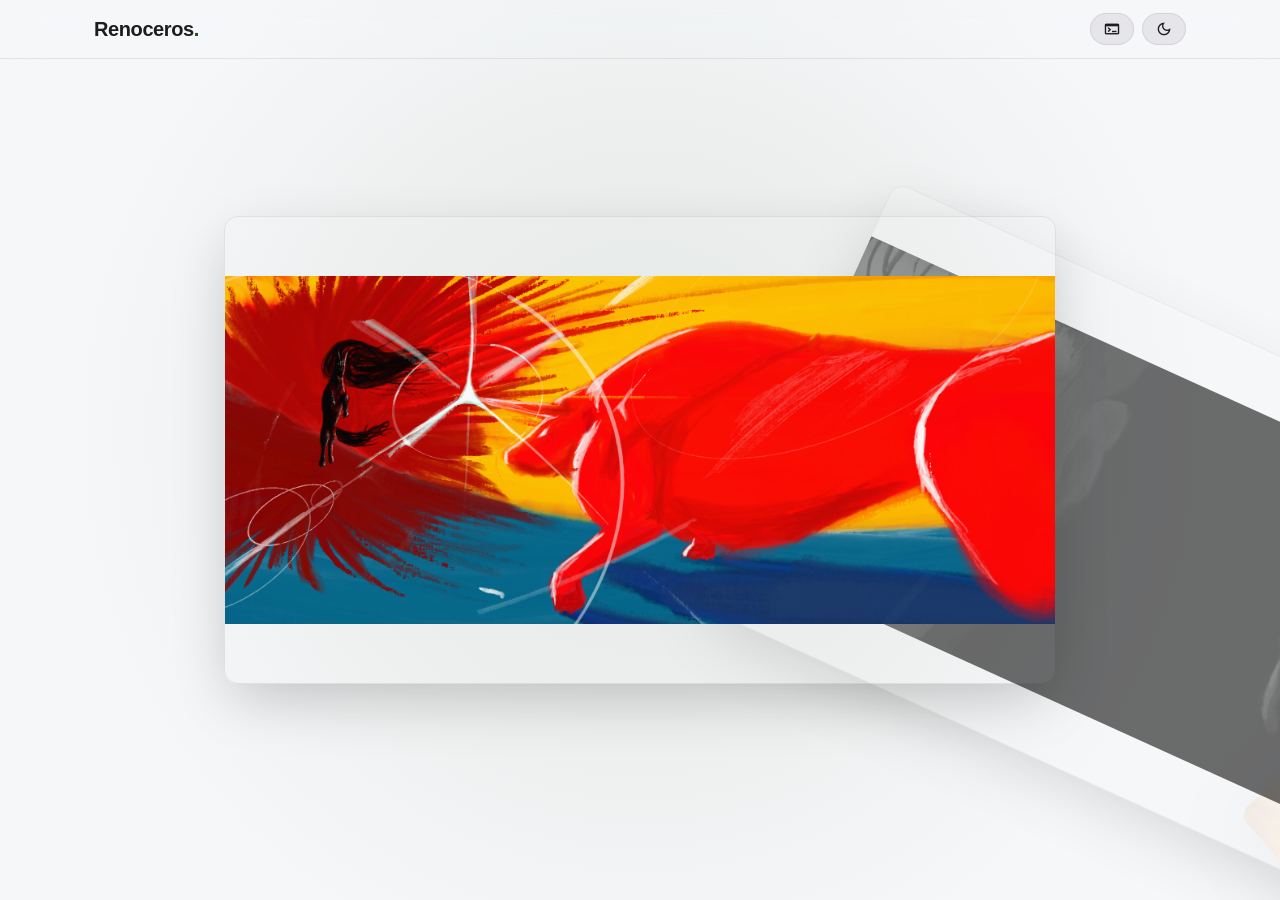
==== commit e5d9cb3d: "chore(atelier): remove engineering CV link from art page and clean up unused assets/art" ====
--- a/art.html
+++ b/art.html
@@ -36,10 +36,6 @@
       <a class="navbar-brand fw-bold" href="index.html">Renoceros<span>.</span></a>
 
       <div class="d-flex align-items-center gap-2 ms-auto">
-        <a class="action-link d-none d-sm-inline-flex" href="assets/Moreno_Kristovan_CV.pdf" download="Moreno_Kristovan_CV.pdf" target="_blank" rel="noopener">
-          <span class="material-symbols-outlined" style="font-size: 16px;">download</span>
-          <span>Engineering CV</span>
-        </a>
 
         <!-- Portal Switch: Clean Terminal Icon -->
         <a id="modeToggle" class="mode-btn" href="index.html" role="button" aria-label="Systems" title="Systems Portfolio (or press 'V')">
--- a/art.css
+++ b/art.css
@@ -2,7 +2,7 @@
    RENOCEROS ATELIER — art.css
    Style: Pure Visual Wheel (Circle, not Cylinder)
    Physics: 120 FPS Wheel Rotation with Inertial Tangential Drag & Sway
-   Features: Native Aspect Ratios, Expanded Wheel Radius, Zero Click Distractions
+   Features: Zero Canvas Box (No Side Borders), Consistent Inter-Image Gaps
    ========================================================================== */
 
 /* 1. ROOT GALLERY ENVIRONMENT */
@@ -67,37 +67,45 @@
   will-change: transform;
 }
 
-/* Wheel Card Element — Pure Artwork in Native Aspect Ratio */
+/* Wheel Card Element — Zero Canvas Box, Zero Letterboxing */
 .wheel-card {
   position: absolute;
   top: 0;
   left: 0;
+  width: auto;
+  height: auto;
   transform: translate(-50%, -50%);
-  display: flex;
+  display: inline-flex;
   align-items: center;
   justify-content: center;
-  border-radius: 16px;
-  overflow: hidden;
-  box-shadow: 0 35px 95px -15px rgba(0, 0, 0, 0.75);
-  border: 1px solid var(--card-border);
+  border-radius: 0;
+  overflow: visible;
+  box-shadow: none;
+  border: none;
+  background: transparent;
   will-change: transform, opacity;
   pointer-events: none;
   user-select: none;
-  background: transparent;
 }
 
-/* Image maintains 100% authentic aspect ratio */
+/* Image itself defines its own tight boundaries without extra canvas */
 .wheel-card img {
   display: block;
-  max-height: 60vh;
-  max-width: 62vw;
+  height: 52vh;
+  max-height: 500px;
   width: auto;
-  height: auto;
+  max-width: 65vw;
   object-fit: contain;
-  border-radius: 15px;
+  border-radius: 14px;
+  box-shadow: 0 25px 80px -10px rgba(0, 0, 0, 0.72);
+  border: 1px solid rgba(255, 255, 255, 0.08);
   image-orientation: from-image;
   pointer-events: none;
-  box-shadow: 0 0 1px rgba(255, 255, 255, 0.1);
+}
+
+[data-theme="light"] .wheel-card img {
+  box-shadow: 0 20px 60px -10px rgba(0, 0, 0, 0.22);
+  border: 1px solid rgba(0, 0, 0, 0.08);
 }
 
 /* Responsive adjustment for phones */
@@ -106,7 +114,8 @@
     top: 52%;
   }
   .wheel-card img {
-    max-height: 52vh;
+    height: 46vh;
+    max-height: 400px;
     max-width: 84vw;
     border-radius: 12px;
   }
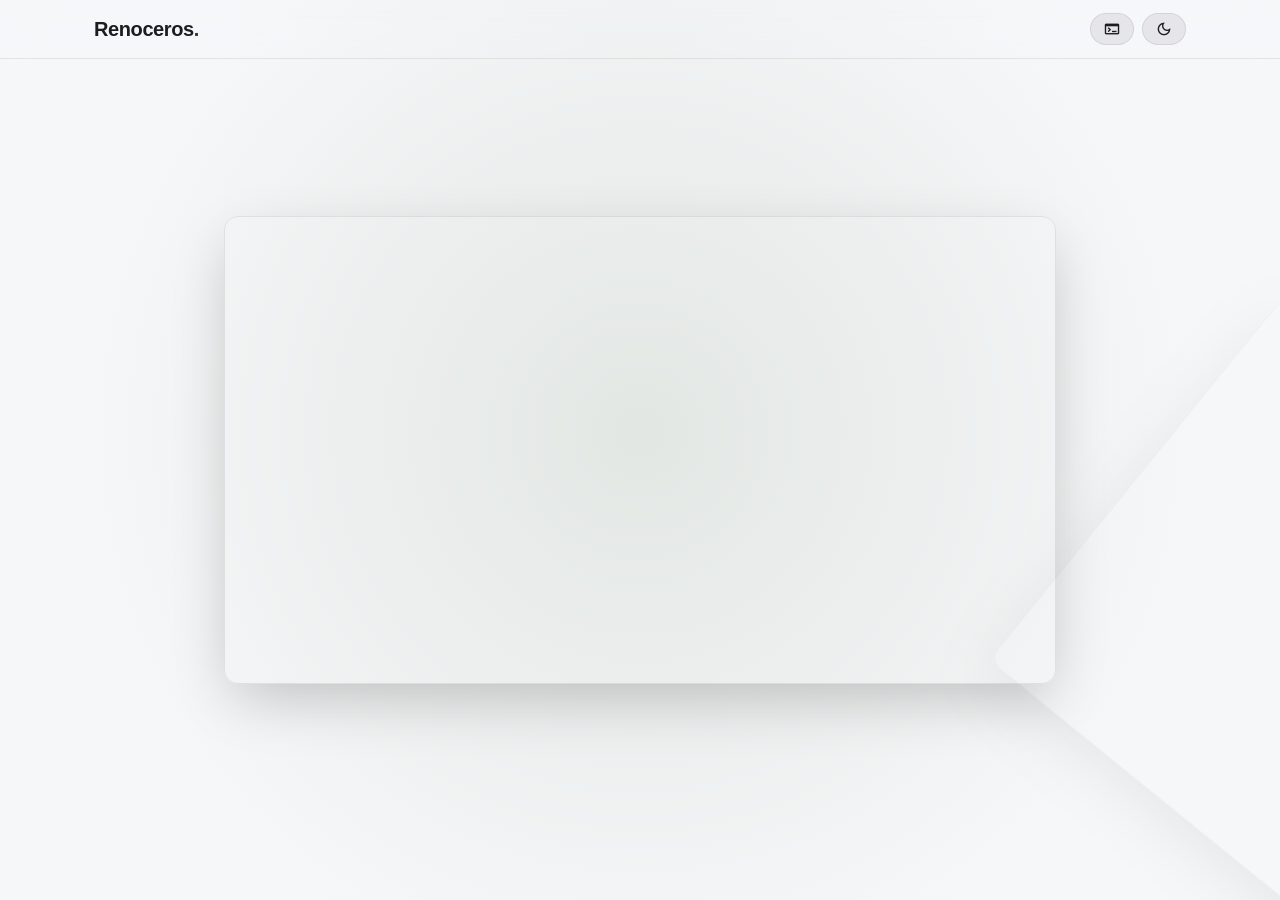
==== commit 1a757226: "perf(gallery): implement progressive low-res thumbnail loading with off-thread decode - Generate lig" ====
--- a/art.html
+++ b/art.html
@@ -54,44 +54,44 @@
   <main class="wheel-stage" id="wheelStage" aria-label="Circular Art Wheel">
     <div class="wheel-apex" id="wheelApex">
 
-      <article class="wheel-card" data-src="assets/artwork/3waydeadlock.png">
-        <img src="assets/artwork/3waydeadlock.png" alt="Artwork" loading="eager" decoding="async" />
+      <article class="wheel-card" data-src="assets/artwork/3waydeadlock.png" data-full="assets/artwork/3waydeadlock.png" data-thumb="assets/artwork/thumbs/3waydeadlock.png">
+        <img src="assets/artwork/thumbs/3waydeadlock.png" data-full="assets/artwork/3waydeadlock.png" alt="Artwork" loading="eager" decoding="async" onerror="if(this.src!==this.dataset.full)this.src=this.dataset.full" />
       </article>
 
-      <article class="wheel-card" data-src="assets/artwork/Dutch_Lion.png">
-        <img src="assets/artwork/Dutch_Lion.png" alt="Artwork" loading="lazy" decoding="async" />
+      <article class="wheel-card" data-src="assets/artwork/Dutch_Lion.png" data-full="assets/artwork/Dutch_Lion.png" data-thumb="assets/artwork/thumbs/Dutch_Lion.png">
+        <img src="assets/artwork/thumbs/Dutch_Lion.png" data-full="assets/artwork/Dutch_Lion.png" alt="Artwork" loading="lazy" decoding="async" onerror="if(this.src!==this.dataset.full)this.src=this.dataset.full" />
       </article>
 
-      <article class="wheel-card" data-src="assets/artwork/IMG_4189.jpg">
-        <img src="assets/artwork/IMG_4189.jpg" alt="Artwork" loading="lazy" decoding="async" />
+      <article class="wheel-card" data-src="assets/artwork/IMG_4189.jpg" data-full="assets/artwork/IMG_4189.jpg" data-thumb="assets/artwork/thumbs/IMG_4189.jpg">
+        <img src="assets/artwork/thumbs/IMG_4189.jpg" data-full="assets/artwork/IMG_4189.jpg" alt="Artwork" loading="lazy" decoding="async" onerror="if(this.src!==this.dataset.full)this.src=this.dataset.full" />
       </article>
 
-      <article class="wheel-card" data-src="assets/artwork/IMG_4225.jpg">
-        <img src="assets/artwork/IMG_4225.jpg" alt="Artwork" loading="lazy" decoding="async" />
+      <article class="wheel-card" data-src="assets/artwork/IMG_4225.jpg" data-full="assets/artwork/IMG_4225.jpg" data-thumb="assets/artwork/thumbs/IMG_4225.jpg">
+        <img src="assets/artwork/thumbs/IMG_4225.jpg" data-full="assets/artwork/IMG_4225.jpg" alt="Artwork" loading="lazy" decoding="async" onerror="if(this.src!==this.dataset.full)this.src=this.dataset.full" />
       </article>
 
-      <article class="wheel-card" data-src="assets/artwork/IMG_4237.jpg">
-        <img src="assets/artwork/IMG_4237.jpg" alt="Artwork" loading="lazy" decoding="async" />
+      <article class="wheel-card" data-src="assets/artwork/IMG_4237.jpg" data-full="assets/artwork/IMG_4237.jpg" data-thumb="assets/artwork/thumbs/IMG_4237.jpg">
+        <img src="assets/artwork/thumbs/IMG_4237.jpg" data-full="assets/artwork/IMG_4237.jpg" alt="Artwork" loading="lazy" decoding="async" onerror="if(this.src!==this.dataset.full)this.src=this.dataset.full" />
       </article>
 
-      <article class="wheel-card" data-src="assets/artwork/IMG_5208.jpg">
-        <img src="assets/artwork/IMG_5208.jpg" alt="Artwork" loading="lazy" decoding="async" />
+      <article class="wheel-card" data-src="assets/artwork/IMG_5208.jpg" data-full="assets/artwork/IMG_5208.jpg" data-thumb="assets/artwork/thumbs/IMG_5208.jpg">
+        <img src="assets/artwork/thumbs/IMG_5208.jpg" data-full="assets/artwork/IMG_5208.jpg" alt="Artwork" loading="lazy" decoding="async" onerror="if(this.src!==this.dataset.full)this.src=this.dataset.full" />
       </article>
 
-      <article class="wheel-card" data-src="assets/artwork/IMG_6180.jpg">
-        <img src="assets/artwork/IMG_6180.jpg" alt="Artwork" loading="lazy" decoding="async" />
+      <article class="wheel-card" data-src="assets/artwork/IMG_6180.jpg" data-full="assets/artwork/IMG_6180.jpg" data-thumb="assets/artwork/thumbs/IMG_6180.jpg">
+        <img src="assets/artwork/thumbs/IMG_6180.jpg" data-full="assets/artwork/IMG_6180.jpg" alt="Artwork" loading="lazy" decoding="async" onerror="if(this.src!==this.dataset.full)this.src=this.dataset.full" />
       </article>
 
-      <article class="wheel-card" data-src="assets/artwork/IMG_6185.jpg">
-        <img src="assets/artwork/IMG_6185.jpg" alt="Artwork" loading="lazy" decoding="async" />
+      <article class="wheel-card" data-src="assets/artwork/IMG_6185.jpg" data-full="assets/artwork/IMG_6185.jpg" data-thumb="assets/artwork/thumbs/IMG_6185.jpg">
+        <img src="assets/artwork/thumbs/IMG_6185.jpg" data-full="assets/artwork/IMG_6185.jpg" alt="Artwork" loading="lazy" decoding="async" onerror="if(this.src!==this.dataset.full)this.src=this.dataset.full" />
       </article>
 
-      <article class="wheel-card" data-src="assets/artwork/MadMax.png">
-        <img src="assets/artwork/MadMax.png" alt="Artwork" loading="lazy" decoding="async" />
+      <article class="wheel-card" data-src="assets/artwork/MadMax.png" data-full="assets/artwork/MadMax.png" data-thumb="assets/artwork/thumbs/MadMax.png">
+        <img src="assets/artwork/thumbs/MadMax.png" data-full="assets/artwork/MadMax.png" alt="Artwork" loading="lazy" decoding="async" onerror="if(this.src!==this.dataset.full)this.src=this.dataset.full" />
       </article>
 
-      <article class="wheel-card" data-src="assets/artwork/Untitled_Artwork 8.png">
-        <img src="assets/artwork/Untitled_Artwork 8.png" alt="Artwork" loading="lazy" decoding="async" />
+      <article class="wheel-card" data-src="assets/artwork/Untitled_Artwork 8.png" data-full="assets/artwork/Untitled_Artwork 8.png" data-thumb="assets/artwork/thumbs/Untitled_Artwork 8.png">
+        <img src="assets/artwork/thumbs/Untitled_Artwork 8.png" data-full="assets/artwork/Untitled_Artwork 8.png" alt="Artwork" loading="lazy" decoding="async" onerror="if(this.src!==this.dataset.full)this.src=this.dataset.full" />
       </article>
 
     </div>
